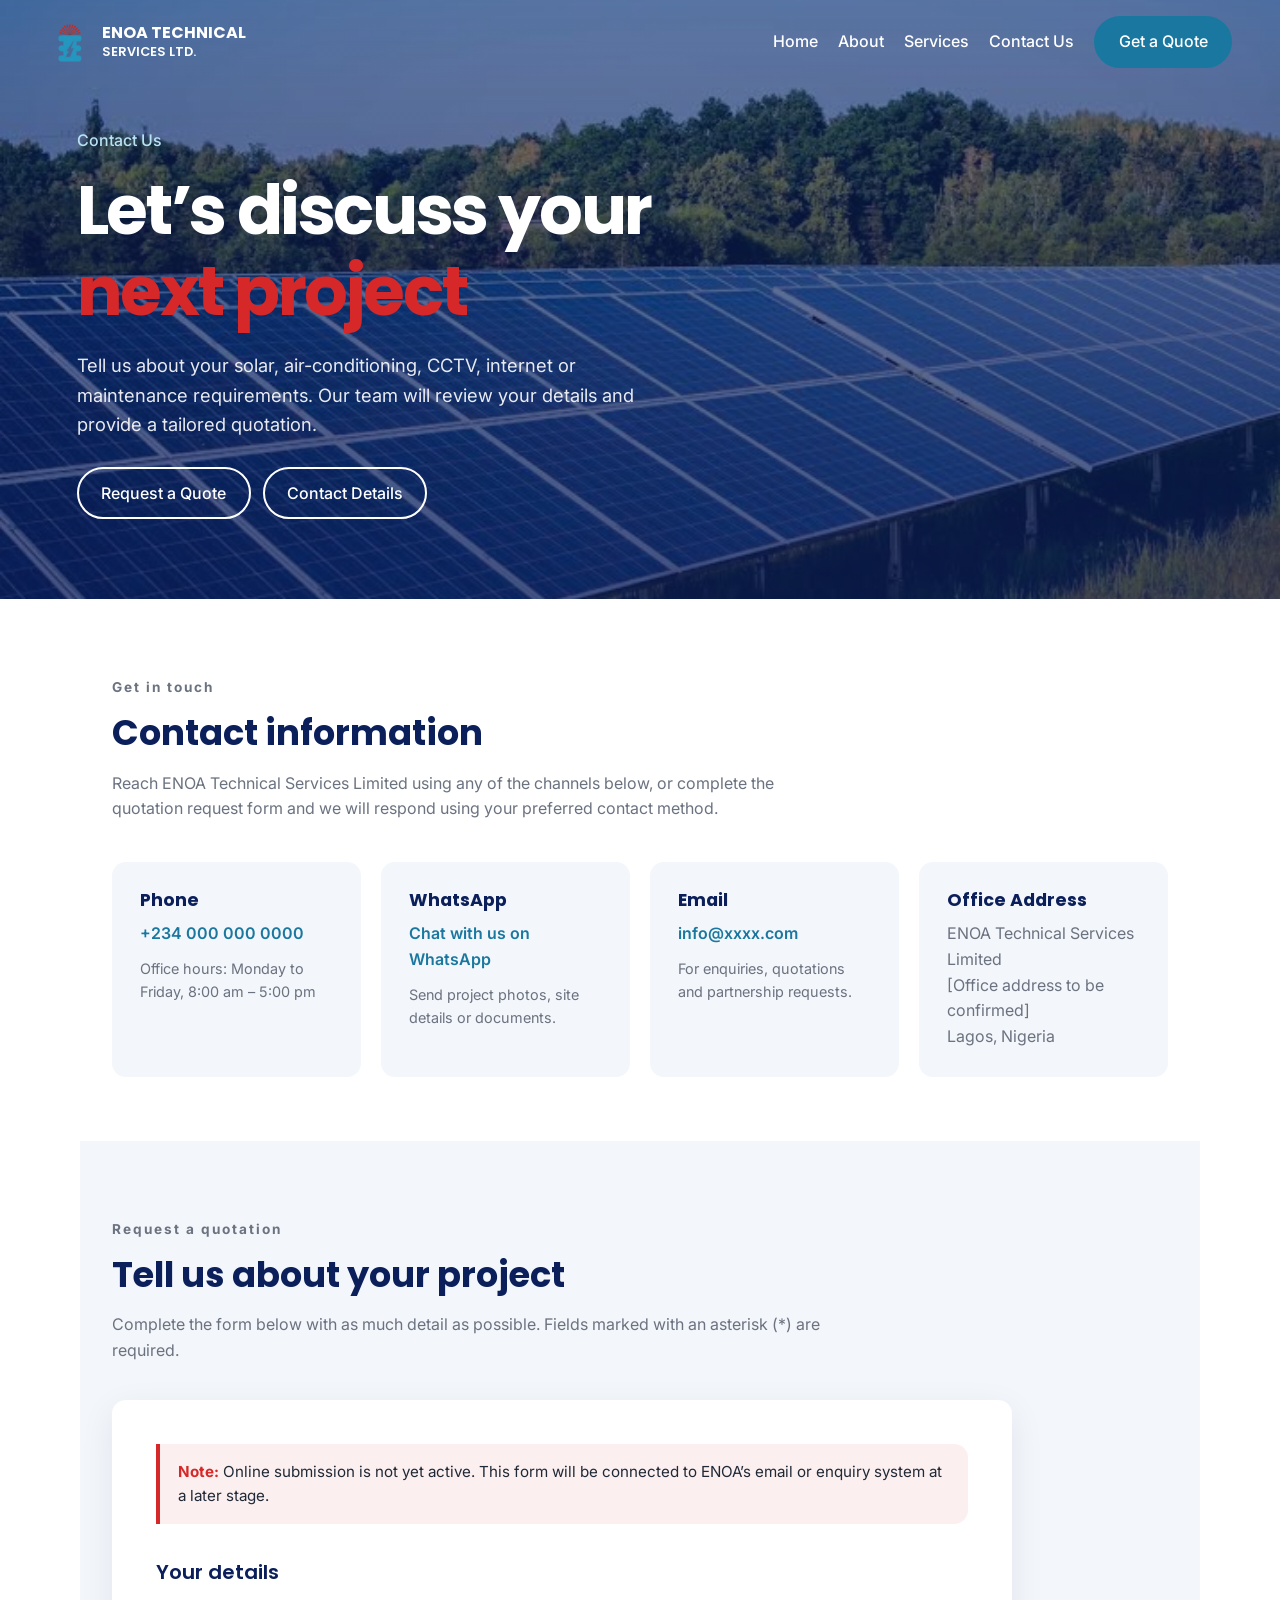
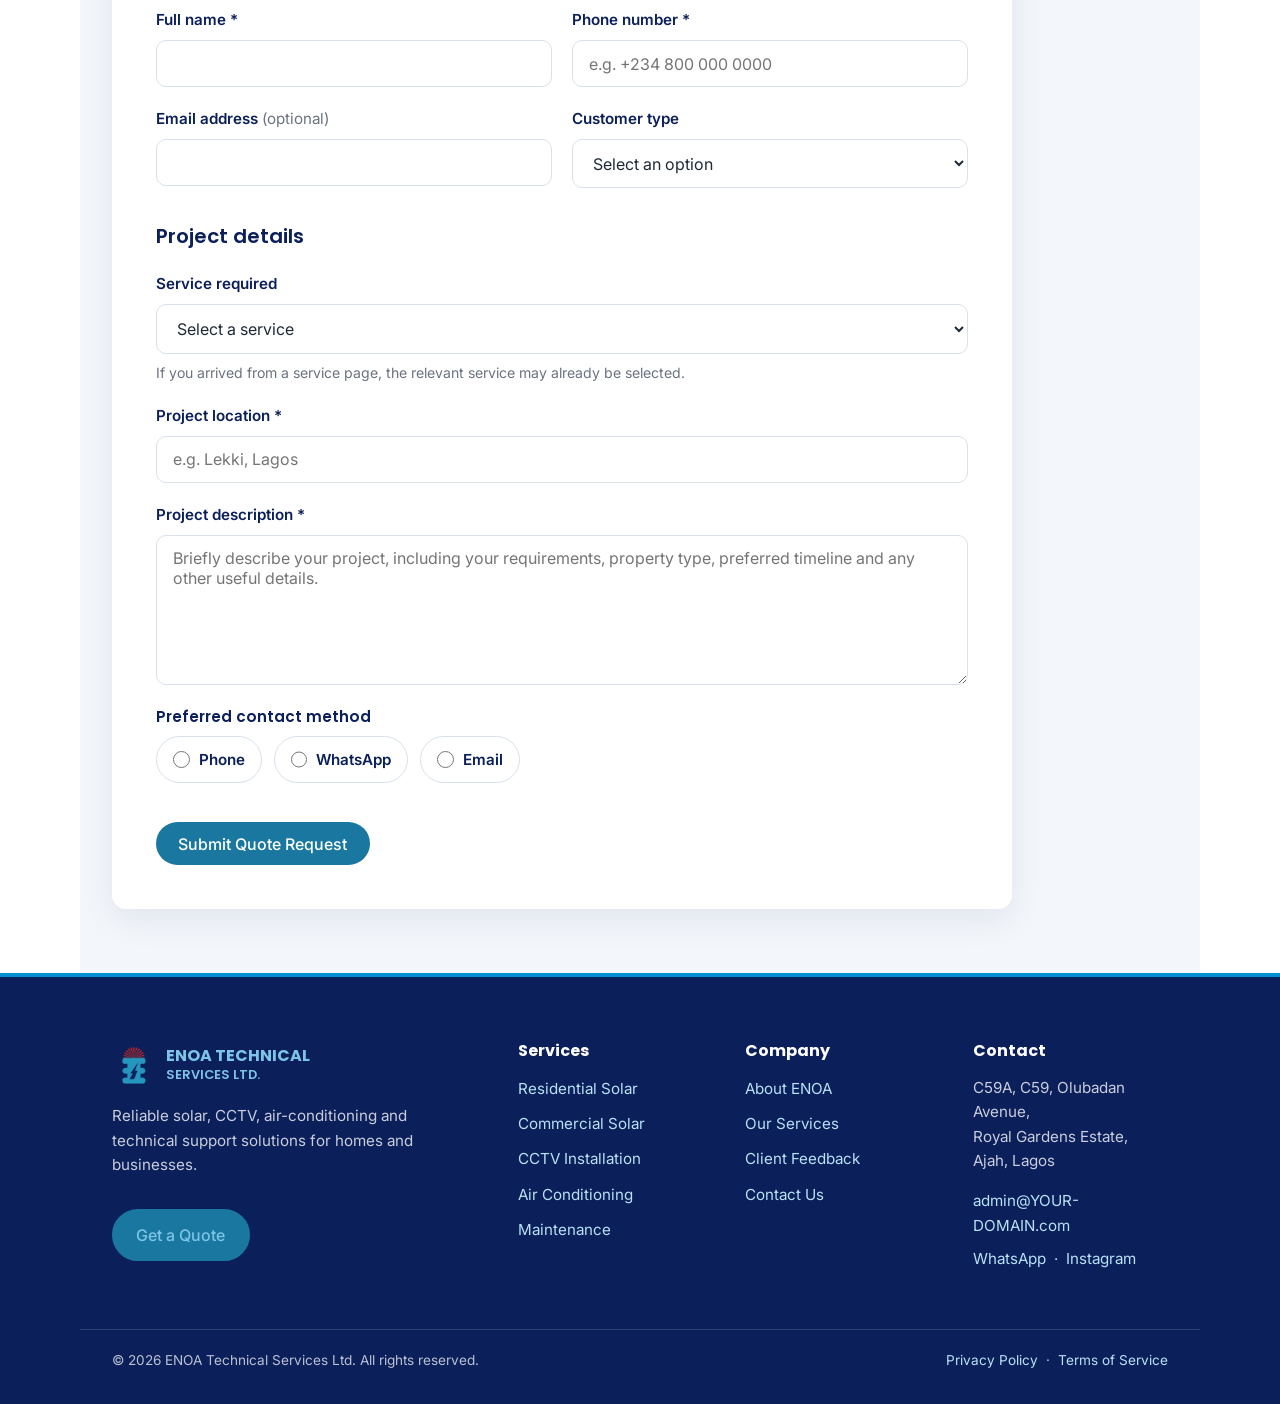
==== contact.html @ 6d415948 "Add files via upload" ====
<!DOCTYPE html>
<html lang="en">
<head>
  <meta charset="UTF-8">
  <meta name="viewport" content="width=device-width, initial-scale=1.0">
  <title>Contact ENOA Technical Services Limited | Request a Quote</title>
  <meta name="description" content="Contact ENOA Technical Services Limited for solar energy, air conditioning, CCTV, internet installation and maintenance services. Request a quotation online.">

  <link rel="preconnect" href="https://fonts.googleapis.com">
  <link rel="preconnect" href="https://fonts.gstatic.com" crossorigin>
  <link href="https://fonts.googleapis.com/css2?family=Inter:wght@400;500;600&family=Poppins:wght@500;600;700&display=swap" rel="stylesheet">

  <link rel="stylesheet" href="styles.css">
  <link rel="stylesheet" href="contact.css">
</head>
<body>

  <header class="site-header">
    <a class="brand" href="index.html">
      <img src="images/enoa-logo.png" alt="ENOA Technical Services logo" width="44" height="44">
      <span>ENOA TECHNICAL<br><small>SERVICES LTD.</small></span>
    </a>

    <!-- Mobile menu button -->
<button class="menu-toggle" aria-label="Open navigation"
        aria-expanded="false" aria-controls="main-nav">
  <span></span>
  <span></span>
  <span></span>
</button>

<!-- Background overlay -->
<div class="nav-overlay"></div>

<!-- Navigation sidebar -->
<nav id="main-nav" class="main-nav" aria-label="Main">

  <button class="menu-close" aria-label="Close navigation">
    &times;
  </button>

  <a href="index.html">Home</a>
  <a href="index.html#about">About</a>
  <a href="services.html">Services</a>
  <a href="contact.html">Contact Us</a>
  <a class="btn" href="contact.html">Get a Quote</a>

</nav>
  </header>

  <main id="main-content">

    <section class="contact-hero" aria-labelledby="contact-heading">
      <div class="contact-hero__overlay" aria-hidden="true"></div>

      <div class="contact-hero__content">
        <p class="kicker">Contact Us</p>
        <h1 id="contact-heading">
          Let’s discuss your <span>next project</span>
        </h1>
        <p>
          Tell us about your solar, air-conditioning, CCTV, internet or maintenance
          requirements. Our team will review your details and provide a tailored quotation.
        </p>

        <div class="hero-actions">
          <a class="btn btn-outline" href="#request-quote">Request a Quote</a>
          <a class="btn btn-outline" href="#contact-details">Contact Details</a>
        </div>
      </div>
    </section>

    <section class="section contact-details" id="contact-details" aria-labelledby="contact-details-heading">
      <div class="contact-details__intro">
        <p class="section-label">Get in touch</p>
        <h2 id="contact-details-heading">Contact information</h2>
        <p>
          Reach ENOA Technical Services Limited using any of the channels below, or complete
          the quotation request form and we will respond using your preferred contact method.
        </p>
      </div>

      <div class="contact-cards">
        <article class="contact-card">
          <h3>Phone</h3>
          <p>
            <a href="tel:+2340000000000">+234 000 000 0000</a>
          </p>
          <p class="contact-card__note">Office hours: Monday to Friday, 8:00 am – 5:00 pm</p>
        </article>

        <article class="contact-card">
          <h3>WhatsApp</h3>
          <p>
            <a href="https://wa.me/2340000000000" target="_blank" rel="noopener noreferrer">
              Chat with us on WhatsApp
            </a>
          </p>
          <p class="contact-card__note">Send project photos, site details or documents.</p>
        </article>

        <article class="contact-card">
          <h3>Email</h3>
          <p>
            <a href="#">info@xxxx.com</a>
          </p>
          <p class="contact-card__note">For enquiries, quotations and partnership requests.</p>
        </article>

        <article class="contact-card">
          <h3>Office Address</h3>
          <address>
            ENOA Technical Services Limited<br>
            [Office address to be confirmed]<br>
            Lagos, Nigeria
          </address>
        </article>
      </div>
    </section>

    <section class="section quote-section" id="request-quote" aria-labelledby="quote-heading">
      <div class="quote-section__intro">
        <p class="section-label">Request a quotation</p>
        <h2 id="quote-heading">Tell us about your project</h2>
        <p>
          Complete the form below with as much detail as possible. Fields marked with an
          asterisk (<span aria-hidden="true">*</span><span class="visually-hidden">required</span>)
          are required.
        </p>
      </div>

      <form class="quote-form" id="quote-form" action="#" method="post" novalidate>
        <p class="form-notice">
          <strong>Note:</strong> Online submission is not yet active. This form will be connected
          to ENOA’s email or enquiry system at a later stage.
        </p>

        <fieldset class="form-fieldset">
          <legend>Your details</legend>

          <div class="form-grid">
            <div class="form-field">
              <label for="full-name">Full name <span aria-hidden="true">*</span></label>
              <input
                type="text"
                id="full-name"
                name="full_name"
                autocomplete="name"
                required
                aria-required="true">
            </div>

            <div class="form-field">
              <label for="phone">Phone number <span aria-hidden="true">*</span></label>
              <input
                type="tel"
                id="phone"
                name="phone"
                autocomplete="tel"
                inputmode="tel"
                placeholder="e.g. +234 800 000 0000"
                required
                aria-required="true">
            </div>

            <div class="form-field">
              <label for="email">Email address <span class="optional">(optional)</span></label>
              <input
                type="email"
                id="email"
                name="email"
                autocomplete="email"
                inputmode="email">
            </div>

            <div class="form-field">
              <label for="customer-type">Customer type</label>
              <select id="customer-type" name="customer_type">
                <option value="">Select an option</option>
                <option value="homeowner-individual">Homeowner / Individual</option>
                <option value="business">Business</option>
                <option value="organisation">Organisation</option>
              </select>
            </div>
          </div>
        </fieldset>

        <fieldset class="form-fieldset">
          <legend>Project details</legend>

          <div class="form-grid">
            <div class="form-field form-field--full">
              <label for="service-required">Service required</label>
              <select id="service-required" name="service_required">
                <option value="">Select a service</option>
                <option value="residential-solar">Residential Solar</option>
                <option value="commercial-solar">Commercial Solar</option>
                <option value="solar-streetlights">Solar Streetlights</option>
                <option value="mounting-structures">Mounting Structures</option>
                <option value="air-conditioning">Air Conditioning</option>
                <option value="cctv">CCTV</option>
                <option value="remote-monitoring-maintenance">Remote Monitoring and Maintenance</option>
                <option value="internet-installation">Internet Installation</option>
                <option value="other-not-sure">Other / Not Sure</option>
              </select>
              <p class="field-hint" id="service-hint">
                If you arrived from a service page, the relevant service may already be selected.
              </p>
            </div>

            <div class="form-field form-field--full">
              <label for="project-location">Project location <span aria-hidden="true">*</span></label>
              <input
                type="text"
                id="project-location"
                name="project_location"
                autocomplete="address-level2"
                placeholder="e.g. Lekki, Lagos"
                required
                aria-required="true">
            </div>

            <div class="form-field form-field--full">
              <label for="project-description">Project description <span aria-hidden="true">*</span></label>
              <textarea
                id="project-description"
                name="project_description"
                rows="6"
                required
                aria-required="true"
                placeholder="Briefly describe your project, including your requirements, property type, preferred timeline and any other useful details."></textarea>
            </div>

            <fieldset class="form-field form-field--full radio-fieldset">
              <legend>Preferred contact method</legend>

              <div class="radio-options">
                <label class="radio-option">
                  <input type="radio" name="preferred_contact_method" value="phone">
                  <span>Phone</span>
                </label>

                <label class="radio-option">
                  <input type="radio" name="preferred_contact_method" value="whatsapp">
                  <span>WhatsApp</span>
                </label>

                <label class="radio-option">
                  <input type="radio" name="preferred_contact_method" value="email">
                  <span>Email</span>
                </label>
              </div>
            </fieldset>
          </div>
        </fieldset>

        <div class="form-actions">
          <button type="submit" class="btn">Submit Quote Request</button>
          <p class="form-status" id="form-status" role="status" aria-live="polite"></p>
        </div>
      </form>
    </section>

  </main>

  <footer class="site-footer">
  <div class="footer-main">

    <div class="footer-brand">
      <a class="brand" href="index.html">
        <img
          src="images/enoa-logo.png"
          alt="ENOA Technical Services logo"
          width="44"
          height="44"
        >
        <span>
          ENOA TECHNICAL<br>
          <small>SERVICES LTD.</small>
        </span>
      </a>

      <p class="footer-tagline">
        Reliable solar, CCTV, air-conditioning and technical
        support solutions for homes and businesses.
      </p>

      <a class="btn footer-cta" href="contact.html">Get a Quote</a>
    </div>

    <nav class="footer-nav" aria-label="Footer">
      <div class="footer-column">
        <h3>Services</h3>
        <ul>
          <li><a href="services.html">Residential Solar</a></li>
          <li><a href="services.html">Commercial Solar</a></li>
          <li><a href="services.html">CCTV Installation</a></li>
          <li><a href="services.html">Air Conditioning</a></li>
          <li><a href="services.html">Maintenance</a></li>
        </ul>
      </div>

      <div class="footer-column">
        <h3>Company</h3>
        <ul>
          <li><a href="index.html#about">About ENOA</a></li>
          <li><a href="services.html">Our Services</a></li>
          <li><a href="index.html#testimonials">Client Feedback</a></li>
          <li><a href="contact.html">Contact Us</a></li>
        </ul>
      </div>

      <div class="footer-column">
        <h3>Contact</h3>
        <address>
          C59A, C59, Olubadan Avenue,<br>
          Royal Gardens Estate,<br>
          Ajah, Lagos
        </address>

        <p>
          <a href="mailto:admin@YOUR-DOMAIN.com">admin@YOUR-DOMAIN.com</a>
        </p>

        <p class="footer-social">
          <a href="https://wa.me/234XXXXXXXXXX">WhatsApp</a>
          <span aria-hidden="true">·</span>
          <a href="https://instagram.com/enoatechnicalservices">Instagram</a>
        </p>
      </div>
    </nav>

  </div>

  <div class="footer-bottom">
    <p>© <span id="year">2026</span> ENOA Technical Services Ltd. All rights reserved.</p>
    <p class="footer-legal">
      <a href="#">Privacy Policy</a>
      <span aria-hidden="true">·</span>
      <a href="#">Terms of Service</a>
    </p>
  </div>
</footer>

  <script src="script.js" defer></script>

</body>
</html>
---- styles.css ----
/* =========================================
   ENOA — Global styles
========================================= */

:root {
  --navy: #0B1F5B;
  --blue: #1A78A0;
  --blue-bright: #008FD3;
  --red: #D62828;
  --text: #1F2937;
  --muted: #6B7280;
  --light: #F3F6FA;
  --light-blue: #C2E3EE;
  --white: #FFFFFF;
  --link-dark: #7CC4E8;
  --link-on-dark: #B9E2F4;
  --border: #D9E0EA;
  --font-heading: 'Poppins', Arial, sans-serif;
  --font-body: 'Inter', Arial, sans-serif;
  --radius: 14px;
  --radius-large: 24px;
  --max: 1120px;
  --max-wide: 1400px;
  --gutter: clamp(1.5rem, 6vw, 5rem);
}


/* =========================================
   Base
========================================= */

*,
*::before,
*::after {
  box-sizing: border-box;
}

html {
  scroll-behavior: smooth;
}

body {
  margin: 0;
  font-family: var(--font-body);
  color: var(--text);
  background: var(--white);
  line-height: 1.6;
}

img {
  max-width: 100%;
  height: auto;
  display: block;
}

a {
  color: var(--blue);
}

h1,
h2,
h3 {
  font-family: var(--font-heading);
  color: var(--navy);
  line-height: 1.2;
  margin: 0 0 .5em;
}

h2 {
  font-size: clamp(1.6rem, 3vw, 2.2rem);
}

:focus-visible {
  outline: 3px solid var(--red);
  outline-offset: 2px;
}


/* =========================================
   Buttons
========================================= */

.btn {
  display: inline-block;
  padding: .7em 1.4em;
  border-radius: 999px;
  background: var(--blue);
  color: var(--white);
  font-weight: 500;
  text-decoration: none;
  border: 2px solid var(--blue);
  transition: background .2s, border-color .2s;
}

.btn:hover {
  background: var(--navy);
  border-color: var(--navy);
}

.btn-outline {
  background: transparent;
  border-color: var(--white);
}


/* =========================================
   Header and navigation
========================================= */

.site-header {
  position: absolute;
  inset: 0 0 auto 0;
  z-index: 10;
  display: flex;
  align-items: center;
  justify-content: space-between;
  flex-wrap: wrap;
  gap: .75rem;
  padding: 1rem clamp(1rem, 4vw, 3rem);
}

.brand {
  display: flex;
  align-items: center;
  gap: .6rem;
  color: var(--white);
  text-decoration: none;
  font-family: var(--font-heading);
  font-weight: 700;
  line-height: 1.1;
}

.brand small {
  font-weight: 600;
  font-size: .8em;
}

.site-header nav {
  display: flex;
  align-items: center;
  flex-wrap: wrap;
  gap: 1.25rem;
}

/* Navigation links: desktop and mobile */
.site-header .main-nav a:not(.btn) {
  color: var(--white);
  text-decoration: none;
  font-weight: 500;
  transition: color .3s ease;
}

.site-header .main-nav a:not(.btn):hover {
  color: var(--blue);
  text-decoration: none;
}

header nav a,
header nav a:hover,
header nav a:focus,
header nav a:active {
  text-decoration: none;
}


/* Mobile navigation */
.menu-toggle,
.menu-close,
.nav-overlay {
  display: none;
}

@media (max-width: 768px) {
  .menu-toggle {
    display: flex;
    flex-direction: column;
    justify-content: center;
    gap: 6px;
    width: 42px;
    height: 42px;
    padding: 8px;
    background: transparent;
    border: none;
    cursor: pointer;
    z-index: 1001;
  }

  .menu-toggle span {
    display: block;
    width: 26px;
    height: 3px;
    background: var(--navy);
    border-radius: 3px;
  }

  .nav-overlay {
    display: block;
    position: fixed;
    inset: 0;
    background: rgba(0, 0, 0, .5);
    z-index: 1000;
    opacity: 0;
    visibility: hidden;
    transition: opacity .3s ease, visibility .3s ease;
  }

  .main-nav {
    position: fixed;
    top: 0;
    right: 0;
    width: min(80%, 320px);
    height: 100dvh;
    padding: 5rem 2rem 2rem;
    background: var(--white);
    display: flex;
    flex-direction: column;
    align-items: flex-start;
    gap: 1.8rem;
    z-index: 1002;
    transform: translateX(100%);
    transition: transform .3s ease;
  }

  .main-nav a {
    color: var(--navy);
    text-decoration: none;
    font-size: 1rem;
  }

  .site-header .main-nav a:not(.btn) {
    color: var(--navy);
  }

  .site-header .main-nav a:not(.btn):hover {
    color: var(--blue);
  }

  .menu-close {
    display: block;
    position: absolute;
    top: 1.2rem;
    right: 1.5rem;
    background: none;
    border: none;
    font-size: 2rem;
    color: var(--navy);
    cursor: pointer;
  }

  .main-nav.active {
    transform: translateX(0);
  }

  .nav-overlay.active {
    opacity: 1;
    visibility: visible;
  }

  .main-nav .btn {
    display: inline-block;
    margin-top: .5rem;
  }

  body.nav-open {
    overflow: hidden;
  }
}


/* =========================================
   Home hero
========================================= */

.hero {
  position: relative;
  min-height: 92vh;
  display: flex;
  align-items: flex-end;
  justify-content: space-between;
  flex-wrap: wrap;
  gap: 2rem;
  padding: 8rem clamp(1rem, 4vw, 3rem) 3rem;
  background:
    linear-gradient(180deg, rgba(11, 31, 91, .55) 0%, rgba(11, 31, 91, .75) 100%),
    url('images/services-hero-img.jfif') center / cover no-repeat;
  color: var(--white);
}

.hero h1 {
  color: var(--white);
  font-size: clamp(2.4rem, 7vw, 4.5rem);
  text-transform: uppercase;
}

.hero h1 span {
  color: var(--red);
}

.hero p {
  max-width: 34ch;
  font-size: 1.15rem;
}

.hero-actions {
  display: flex;
  flex-wrap: wrap;
  gap: .75rem;
  margin-top: 1.5rem;
}

.hero-card {
  display: flex;
  align-items: center;
  gap: 1.25rem;
  padding: 1.25rem 1.5rem;
  max-width: 420px;
  border-radius: var(--radius);
  background: rgba(255, 255, 255, .14);
  backdrop-filter: blur(6px);
}

.hero-card strong {
  font-family: var(--font-heading);
  font-size: 2.4rem;
}


/* =========================================
   Brands
========================================= */

.brands {
  display: flex;
  flex-wrap: wrap;
  align-items: center;
  justify-content: space-around;
  gap: 1.5rem;
  padding: 2rem clamp(1rem, 4vw, 3rem);
}

.brands img {
  height: 42px;
  width: auto;
}


/* =========================================
   Sections
========================================= */

.section {
  max-width: var(--max);
  margin: 0 auto;
  padding: 4rem clamp(1rem, 4vw, 2rem);
}

.about {
  display: grid;
  grid-template-columns: 1fr 1fr;
  gap: 3rem;
  align-items: center;
}

.about-image img {
  border-radius: var(--radius);
  aspect-ratio: 4 / 3;
  object-fit: cover;
  width: 100%;
}

.kicker {
  font-weight: 500;
  color: var(--navy);
}


/* =========================================
   Stats
========================================= */

.stats {
  display: grid;
  grid-template-columns: repeat(3, 1fr);
  align-items: center;
  padding: 3rem clamp(1.5rem, 5vw, 4rem);
  background: var(--white);
  color: var(--navy);
  text-align: left;
}

.stat {
  position: relative;
  padding: 0 clamp(1rem, 3vw, 2.5rem);
}

.stat:not(:first-child)::before {
  content: "";
  position: absolute;
  left: 0;
  top: 50%;
  transform: translateY(-50%);
  height: 5rem;
  width: 3px;
  background: var(--blue-bright);
}

.stat strong {
  display: block;
  font-family: var(--font-heading);
  font-size: clamp(2rem, 4vw, 2.5rem);
  line-height: 1.2;
  margin-bottom: .5rem;
}

.stat span {
  display: block;
  color: var(--link-dark);
  font-size: 1rem;
}


/* =========================================
   Why choose
========================================= */

.why {
  text-align: center;
}

.why h2::after {
  content: "";
  display: block;
  width: 64px;
  height: 4px;
  margin: .6rem auto 0;
  background: var(--red);
}

.cards {
  display: grid;
  grid-template-columns: repeat(auto-fit, minmax(220px, 1fr));
  gap: 1.25rem;
  margin: 2rem 0;
  text-align: left;
}

.cards article {
  padding: 1.5rem;
  background: var(--light);
  border-radius: var(--radius);
}

.cards h3 {
  font-size: 1.1rem;
}

.cards p {
  margin: 0;
  color: var(--muted);
}


/* =========================================
   FAQ
========================================= */

.faq {
  max-width: 780px;
}

.faq details {
  border-bottom: 1px solid var(--border);
  padding: 1rem 0;
}

.faq summary {
  cursor: pointer;
  font-family: var(--font-heading);
  font-weight: 600;
  color: var(--navy);
}

.faq details p {
  margin: .75rem 0 0;
  color: var(--muted);
}


/* =========================================
   Footer
========================================= */

.site-footer {
  display: grid;
  grid-template-columns: repeat(auto-fit, minmax(200px, 1fr));
  gap: 2rem;
  padding: 3rem clamp(1rem, 4vw, 3rem);
  background: var(--navy);
  color: var(--white);
}

.site-footer h3 {
  color: var(--white);
  font-size: 1rem;
}

.site-footer p {
  margin: 0;
}

.site-footer a {
  color: var(--link-dark);
}


/* =========================================
   Services section
========================================= */

.services {
  width: 100%;
  background: var(--white);
}

.services-hero {
  position: relative;
  min-height: 420px;
  display: flex;
  align-items: flex-end;
  padding: 3rem clamp(1.5rem, 6vw, 5rem);
  background:
    linear-gradient(to top, rgba(5, 25, 50, .65), rgba(5, 25, 50, .05)),
    url("images/services-hero-img.jfif");
  background-size: cover;
  background-position: center;
  color: var(--white);
}

.services-hero-content {
  width: 100%;
  display: flex;
  align-items: flex-end;
  justify-content: space-between;
  gap: 2rem;
}

.services-hero h1 {
  max-width: 550px;
  font-family: var(--font-heading);
  font-size: clamp(2rem, 4vw, 3rem);
  font-weight: 600;
  line-height: 1.15;
  margin: 0;
  color: var(--white);
}

.services-hero h2 span {
  display: block;
}

.services-location {
  max-width: 250px;
  font-size: .9rem;
  line-height: 1.5;
  margin: 0;
  order: 2;
}

.services-container {
  max-width: var(--max-wide);
  margin: 0 auto;
  padding: 1rem clamp(1.5rem, 5vw, 4rem) 5rem;
}

.services-heading {
  font-family: var(--font-heading);
  font-size: clamp(1.8rem, 3vw, 2.3rem);
  font-weight: 500;
  color: var(--navy);
  margin: 1.5rem 0;
}

.services-list {
  display: flex;
  flex-direction: column;
  gap: 1.5rem;
}

.service-item {
  display: grid;
  grid-template-columns: 1fr 1fr;
  gap: 1.5rem;
  align-items: start;
}

.service-description {
  display: grid;
  grid-template-columns: .9fr 1.1fr;
  align-items: start;
  gap: 1rem;
  min-height: 160px;
  background: var(--light-blue);
  padding: 1.5rem;
  border-radius: var(--radius-large);
}

.service-image {
  width: 100%;
  height: 160px;
  overflow: hidden;
  border-radius: var(--radius-large);
}

.service-image img {
  display: block;
  width: 100%;
  height: 100%;
  object-fit: cover;
  transition: transform .4s ease;
}

.service-image:hover img {
  transform: scale(1.04);
}


/* =========================================
   Testimonials
========================================= */

.testimonials {
  padding: 5rem clamp(1.5rem, 6vw, 5rem);
  background: var(--light);
  color: var(--navy);
  text-align: center;
}

.testimonial-heading {
  max-width: 650px;
  margin: 0 auto 3rem;
}

.section-label {
  color: var(--blue-bright);
  font-size: .85rem;
  font-weight: 700;
  letter-spacing: 2px;
}

.testimonial-heading h2 {
  font-family: var(--font-heading);
  font-size: clamp(2rem, 4vw, 2.8rem);
  margin: .75rem 0;
}

.testimonial-heading p {
  color: var(--link-dark);
  line-height: 1.6;
}

.testimonial-card {
  max-width: 800px;
  margin: 0 auto;
  padding: clamp(2rem, 5vw, 3.5rem);
  background: var(--white);
  border-radius: 20px;
  box-shadow: 0 8px 30px rgba(0, 0, 0, .05);
}

.sample-label {
  display: inline-block;
  margin-bottom: 1.5rem;
  color: #64748B;
  font-size: .7rem;
  font-weight: 700;
  letter-spacing: 1px;
}

.testimonial-stars {
  color: #F5A623;
  font-size: 1.5rem;
  letter-spacing: 5px;
  margin-bottom: 1.5rem;
}

.testimonial-card blockquote {
  max-width: 650px;
  margin: 0 auto 2rem;
  font-size: clamp(1.05rem, 2vw, 1.3rem);
  line-height: 1.8;
  font-style: italic;
}

.testimonial-author {
  display: flex;
  align-items: center;
  justify-content: center;
  gap: 1rem;
  text-align: left;
}

.author-avatar {
  width: 50px;
  height: 50px;
  display: grid;
  place-items: center;
  border-radius: 50%;
  background: var(--blue-bright);
  color: var(--white);
  font-weight: 700;
}

.author-info h3 {
  margin: 0 0 .25rem;
  font-size: 1rem;
}

.author-info p {
  margin: 0;
  color: var(--link-dark);
  font-size: .85rem;
}


/* =========================================
   Services and projects page
========================================= */

.services-page-hero {
  padding: 7rem clamp(2rem, 8vw, 7rem) 6rem;
  position: relative;
  isolation: isolate;
  display: flex;
  align-items: flex-end;
  min-height: clamp(430px, 65vh, 650px);
  overflow: hidden;
  background:
    url("images/services-hero-img.jfif") center / cover no-repeat,
    var(--navy);
  color: var(--white);
}

.services-page-hero__overlay {
  position: absolute;
  z-index: -1;
  inset: 0;
  background: linear-gradient(90deg, rgba(11, 31, 91, .92), rgba(11, 31, 91, .72) 48%, rgba(11, 31, 91, .2));
}

.services-page-hero__content {
  width: min(100%, 760px);
}

.services-page-hero .kicker {
  color: var(--link-on-dark);
}

.services-page-hero h1 {
  max-width: 720px;
  margin-bottom: 1rem;
  color: var(--white);
  font-size: clamp(2.5rem, 6vw, 4.5rem);
  letter-spacing: -.035em;
}

.services-page-hero h1 span {
  color: var(--red);
}

.services-page-hero__content > p:not(.kicker) {
  max-width: 600px;
  color: rgba(255, 255, 255, .9);
  font-size: clamp(1rem, 2vw, 1.15rem);
}

.services-intro {
  display: grid;
  grid-template-columns: minmax(0, 1.5fr) minmax(230px, .7fr);
  align-items: center;
  gap: 3rem;
}

.services-intro__text {
  max-width: 720px;
}

.services-intro__text h2 {
  max-width: 620px;
  font-size: clamp(1.8rem, 3.5vw, 2.7rem);
}

.services-intro__text p {
  color: var(--muted);
}

.services-intro__note {
  display: flex;
  align-items: flex-start;
  gap: 1rem;
  padding: 1.4rem;
  border-left: 4px solid var(--red);
  border-radius: 0 var(--radius) var(--radius) 0;
  background: var(--light);
}

.services-intro__note p {
  margin: 0;
  color: var(--muted);
  font-size: .93rem;
}

.services-intro__note strong {
  color: var(--navy);
}

.services-intro__note-mark {
  color: var(--blue-bright);
  font-size: 1.5rem;
  line-height: 1;
}

.service-directory {
  position: sticky;
  top: 0;
  z-index: 20;
  padding: .85rem var(--gutter);
  border-block: 1px solid var(--border);
  background: rgba(255, 255, 255, .96);
  backdrop-filter: blur(12px);
}

.service-directory__inner {
  display: flex;
  width: min(100%, var(--max));
  margin: auto;
  gap: .6rem;
  overflow-x: auto;
  scrollbar-width: thin;
}

.service-directory a {
  flex: 0 0 auto;
  padding: .55rem .9rem;
  border: 1px solid var(--border);
  border-radius: 999px;
  background: var(--white);
  color: var(--navy);
  font-size: .85rem;
  font-weight: 600;
  text-decoration: none;
  white-space: nowrap;
  transition: background .2s, color .2s;
}

.service-directory a:hover {
  border-color: var(--blue);
  background: var(--light);
}

.service-category {
  padding-top: 4.5rem;
}

.category-heading {
  display: flex;
  align-items: flex-end;
  justify-content: space-between;
  gap: 2rem;
  margin-bottom: 2.5rem;
}

.category-heading h2 {
  margin: 0;
  font-size: clamp(2rem, 4vw, 2.8rem);
}

.category-heading > p {
  max-width: 390px;
  margin: 0;
  color: var(--muted);
}

.service-block {
  display: grid;
  grid-template-columns: minmax(0, 1.05fr) minmax(0, .95fr);
  align-items: center;
  gap: clamp(2rem, 5vw, 4rem);
  padding-block: 2.5rem;
  scroll-margin-top: 5rem;
}

.service-block--reverse .service-block__visual {
  order: 2;
}

.service-block--reverse .service-block__content {
  order: 1;
}

.service-block__visual {
  position: relative;
  min-height: 300px;
  overflow: hidden;
  border-radius: var(--radius-large);
  background: var(--light);
}

.service-block__visual img {
  width: 100%;
  height: 100%;
  min-height: 300px;
  object-fit: cover;
  transition: transform .45s;
}

.service-block__visual:hover img {
  transform: scale(1.035);
}

.service-block__number {
  position: absolute;
  top: 1rem;
  left: 1rem;
  display: grid;
  width: 46px;
  height: 46px;
  place-items: center;
  border: 1px solid rgba(255, 255, 255, .55);
  border-radius: 50%;
  background: rgba(11, 31, 91, .85);
  color: var(--white);
  font-family: var(--font-heading);
  font-weight: 600;
}

.service-block__content {
  max-width: 520px;
}

.service-tag {
  display: inline-block;
  margin-bottom: .75rem;
  color: var(--blue);
  font-size: .78rem;
  font-weight: 700;
  letter-spacing: .12em;
  text-transform: uppercase;
}

.service-block__content h3 {
  margin-bottom: .85rem;
  font-size: clamp(1.6rem, 3vw, 2.15rem);
}

.service-block__content p {
  margin-bottom: 1.25rem;
  color: var(--muted);
}

.text-link {
  display: inline-flex;
  align-items: center;
  gap: .5rem;
  color: var(--blue);
  font-weight: 700;
  text-decoration: none;
}

.text-link span {
  transition: transform .2s;
}

.text-link:hover {
  color: var(--navy);
}

.text-link:hover span {
  transform: translateX(4px);
}

.project-group {
  margin: 0 0 2.5rem;
  padding: 1.5rem;
  border-radius: var(--radius-large);
  background: var(--light);
}

.project-group__heading {
  display: flex;
  align-items: baseline;
  justify-content: space-between;
  gap: 1rem;
  margin-bottom: 1.25rem;
}

.project-group__heading h4 {
  margin: 0;
  font-size: 1.1rem;
}

.project-group__heading > span {
  color: var(--muted);
  font-size: .8rem;
}

.project-grid {
  display: grid;
  grid-template-columns: repeat(2, minmax(0, 1fr));
  gap: 1.1rem;
}

.project-card {
  min-width: 0;
  overflow: hidden;
  border: 1px solid var(--border);
  border-radius: var(--radius);
  background: var(--white);
  transition: transform .25s, box-shadow .25s;
}

.project-card:hover {
  transform: translateY(-4px);
  box-shadow: 0 18px 42px rgba(11, 31, 91, .15);
}

.project-card > img {
  width: 100%;
  aspect-ratio: 16 / 9;
  object-fit: cover;
  background: #DCE4EC;
}

.project-card__body {
  padding: 1rem 1.1rem 1.2rem;
}

.project-card__type {
  display: inline-block;
  margin-bottom: .45rem;
  color: var(--blue);
  font-size: .72rem;
  font-weight: 700;
  letter-spacing: .08em;
  text-transform: uppercase;
}

.project-card__body h5 {
  margin: 0 0 .4rem;
  font-size: 1rem;
}

.project-card__body p {
  margin: 0;
  color: var(--muted);
  font-size: .85rem;
}


/* Dark secondary-services section */

.other-services {
  padding-block: 1rem 4rem;
  background: var(--navy);
}

.other-services .section {
  padding-block: 4.5rem;
}

.category-heading--light h2 {
  color: var(--white);
}

.category-heading--light > p {
  color: rgba(255, 255, 255, .72);
}

.category-heading--light .section-label {
  color: var(--link-on-dark);
}

.service-block--light .service-block__content h3 {
  color: var(--white);
}

.service-block--light .service-block__content p {
  color: rgba(255, 255, 255, .72);
}

.service-block--light .service-tag,
.service-block--light .text-link {
  color: var(--link-on-dark);
}

.service-block--light .text-link:hover {
  color: var(--white);
}

.project-group--dark {
  background: rgba(255, 255, 255, .08);
}

.project-group--dark .project-group__heading h4 {
  color: var(--white);
}

.project-group--dark .project-group__heading > span {
  color: rgba(255, 255, 255, .65);
}

.services-cta {
  padding: 5rem var(--gutter);
  background:
    linear-gradient(100deg, rgba(11, 31, 91, .96), rgba(11, 31, 91, .82)),
    url("images/hero-background-img.jpeg") center / cover no-repeat;
  color: var(--white);
  text-align: center;
}

.services-cta__content {
  width: min(100%, 700px);
  margin: auto;
}

.services-cta .section-label {
  color: var(--link-on-dark);
}

.services-cta h2 {
  color: var(--white);
  font-size: clamp(2rem, 4vw, 3rem);
}

.services-cta p {
  color: rgba(255, 255, 255, .82);
}

.services-cta .hero-actions {
  justify-content: center;
}


/* =========================================
   Contact / request-a-quote page
========================================= */

.contact-hero {
  position: relative;
  isolation: isolate;
  display: flex;
  align-items: flex-end;
  min-height: clamp(430px, 62vh, 620px);
  padding: 7rem clamp(1.5rem, 6vw, 5rem) 5rem;
  overflow: hidden;
  background:
    linear-gradient(180deg, rgba(11, 31, 91, .55) 0%, rgba(11, 31, 91, .75) 100%),
    url('images/services-hero-img.jfif') center / cover no-repeat;  color: var(--white);
}

.contact-hero__overlay {
  position: absolute;
  inset: 0;
  z-index: -1;
  
}

.contact-hero__content {
  width: min(100%, 760px);
}

.contact-hero .kicker {
  color: var(--link-on-dark);
}

.contact-hero h1 {
  max-width: 720px;
  margin-bottom: 1rem;
  color: var(--white);
  font-size: clamp(2.4rem, 6vw, 4.25rem);
  letter-spacing: -.035em;
}

.contact-hero h1 span {
  color: var(--red);
}

.contact-hero p:not(.kicker) {
  max-width: 610px;
  color: rgba(255, 255, 255, .9);
  font-size: clamp(1rem, 2vw, 1.15rem);
}

.contact-hero .hero-actions {
  margin-top: 1.75rem;
}

.contact-details {
  background: var(--white);
}

.contact-details__intro {
  max-width: 720px;
  margin-bottom: 2.5rem;
}

.contact-details__intro h2 {
  margin: .5rem 0 .75rem;
}

.contact-details__intro p {
  color: var(--muted);
}

.contact-cards {
  display: grid;
  grid-template-columns: repeat(auto-fit, minmax(240px, 1fr));
  gap: 1.25rem;
}

.contact-card {
  padding: 1.75rem;
  border-radius: var(--radius);
  background: var(--light);
}

.contact-card h3 {
  font-size: 1.1rem;
  margin-bottom: .65rem;
}

.contact-card p {
  margin: 0;
  color: var(--muted);
}

.contact-card a {
  font-weight: 600;
  text-decoration: none;
}

.contact-card a:hover {
  text-decoration: underline;
}

.contact-card address {
  font-style: normal;
  color: var(--muted);
}

.contact-card p.contact-card__note {
  margin-top: .65rem;
  font-size: .9rem;
}

.quote-section {
  background: var(--light);
}

.quote-section__intro {
  max-width: 720px;
  margin-bottom: 2.25rem;
}

.quote-section__intro h2 {
  margin: .5rem 0 .75rem;
}

.quote-section__intro p {
  color: var(--muted);
}

.quote-form {
  max-width: 900px;
  padding: clamp(1.5rem, 4vw, 2.75rem);
  border-radius: var(--radius);
  background: var(--white);
  box-shadow: 0 10px 34px rgba(11, 31, 91, .08);
}

.form-notice {
  margin: 0 0 2rem;
  padding: 1rem 1.15rem;
  border-left: 4px solid var(--red);
  border-radius: 0 var(--radius) var(--radius) 0;
  background: rgba(214, 40, 40, .07);
  color: var(--text);
  font-size: .95rem;
}

.form-notice strong {
  color: var(--red);
}

.form-fieldset {
  margin: 0 0 2rem;
  padding: 0;
  border: 0;
}

.form-fieldset legend {
  margin-bottom: 1.25rem;
  padding: 0;
  color: var(--navy);
  font-family: var(--font-heading);
  font-size: 1.25rem;
  font-weight: 600;
}

.form-grid {
  display: grid;
  grid-template-columns: repeat(2, minmax(0, 1fr));
  gap: 1.25rem;
}

.form-field {
  display: flex;
  flex-direction: column;
  min-width: 0;
}

.form-field--full {
  grid-column: 1 / -1;
}

.form-field label,
.radio-fieldset legend {
  margin-bottom: .45rem;
  color: var(--navy);
  font-weight: 600;
  font-size: .95rem;
}

.optional {
  color: var(--muted);
  font-weight: 400;
}

.quote-form input[type="text"],
.quote-form input[type="tel"],
.quote-form input[type="email"],
.quote-form select,
.quote-form textarea {
  width: 100%;
  padding: .8rem 1rem;
  border: 1px solid var(--border);
  border-radius: 10px;
  background: var(--white);
  color: var(--text);
  font-family: var(--font-body);
  font-size: 1rem;
  transition: border-color .2s, box-shadow .2s;
}

.quote-form textarea {
  resize: vertical;
  min-height: 150px;
}

.quote-form input:focus,
.quote-form select:focus,
.quote-form textarea:focus {
  border-color: var(--blue);
  box-shadow: 0 0 0 3px rgba(26, 120, 160, .15);
  outline: none;
}

.quote-form input:user-invalid,
.quote-form textarea:user-invalid,
.quote-form select:user-invalid {
  border-color: var(--red);
}

.field-hint {
  margin: .5rem 0 0;
  color: var(--muted);
  font-size: .88rem;
}

.radio-fieldset {
  border: 0;
  padding: 0;
  margin: 0;
}

.radio-options {
  display: flex;
  flex-wrap: wrap;
  gap: .75rem;
}

.radio-option {
  display: inline-flex;
  align-items: center;
  gap: .55rem;
  padding: .65rem 1rem;
  border: 1px solid var(--border);
  border-radius: 999px;
  background: var(--white);
  color: var(--text);
  font-weight: 500;
  cursor: pointer;
  transition: border-color .2s, background .2s;
}

.radio-option:hover {
  border-color: var(--blue);
  background: var(--light);
}

.radio-option input[type="radio"] {
  width: 1.05rem;
  height: 1.05rem;
  accent-color: var(--blue);
  margin: 0;
}

.radio-option:has(input[type="radio"]:checked) {
  border-color: var(--blue);
  background: rgba(26, 120, 160, .08);
  color: var(--navy);
}

.form-actions {
  display: flex;
  align-items: center;
  flex-wrap: wrap;
  gap: 1rem;
  margin-top: .5rem;
}

.form-actions .btn {
  border: 0;
  cursor: pointer;
  font-family: var(--font-body);
  font-size: 1rem;
}

.form-status {
  margin: 0;
  color: var(--muted);
  font-size: .95rem;
}

.visually-hidden {
  position: absolute;
  width: 1px;
  height: 1px;
  padding: 0;
  margin: -1px;
  overflow: hidden;
  clip: rect(0, 0, 0, 0);
  white-space: nowrap;
  border: 0;
}


/* =========================================
   Responsive: home layout
========================================= */

@media (max-width: 720px) {
  .about {
    grid-template-columns: 1fr;
    gap: 1.5rem;
  }

  .hero {
    min-height: 100vh;
    padding-top: 9rem;
  }

  .site-header nav {
    gap: .75rem;
    font-size: .95rem;
  }
}

@media (max-width: 600px) {
  .stats {
    grid-template-columns: 1fr;
    gap: 1.5rem;
    padding: 2rem 1.5rem;
  }

  .stat {
    padding: 0;
  }

  .stat:not(:first-child)::before {
    display: none;
  }

  .stat:not(:first-child) {
    border-top: 2px solid var(--blue-bright);
    padding-top: 1.5rem;
  }
}


/* =========================================
   Responsive: services
========================================= */

@media (max-width: 800px) {
  .services-intro {
    grid-template-columns: 1fr;
    gap: 1.5rem;
  }

  .services-intro__note {
    max-width: 520px;
  }

  .category-heading {
    align-items: flex-start;
    flex-direction: column;
    gap: .75rem;
  }

  .service-block,
  .service-block--reverse {
    grid-template-columns: 1fr;
    gap: 1.25rem;
  }

  .service-block--reverse .service-block__visual,
  .service-block--reverse .service-block__content {
    order: initial;
  }

  .service-block__visual,
  .service-block__visual img {
    min-height: 250px;
  }

  .service-block__content {
    max-width: 680px;
  }
}

@media (max-width: 768px) {
  .services-hero {
    min-height: 350px;
    padding: 2rem 1.5rem;
  }

  .services-hero-content {
    flex-direction: column;
    align-items: flex-start;
    gap: 1.5rem;
  }

  .services-location {
    order: 0;
    max-width: 280px;
  }

  .services-hero h2 {
    font-size: clamp(2rem, 7vw, 2.7rem);
  }

  .services-container {
    padding: 2rem 1.25rem 3rem;
  }

  .services-list {
    gap: 1.25rem;
  }

  .service-item {
    grid-template-columns: 1fr;
    gap: .75rem;
  }

  .service-description {
    grid-template-columns: 1fr 1.5fr;
    padding: 1.25rem;
    border-radius: 18px;
  }

  .service-image {
    min-height: 180px;
    border-radius: 18px;
  }

  .service-image img {
    min-height: 180px;
  }
}

@media (max-width: 560px) {
  .services-page-hero {
    min-height: 520px;
    padding-top: 6rem;
    padding-bottom: 3rem;
    background-position: 60% center;
  }

  .services-page-hero__overlay {
    background: linear-gradient(0deg, rgba(11, 31, 91, .95), rgba(11, 31, 91, .55));
  }

  .services-page-hero .hero-actions,
  .services-cta .hero-actions {
    align-items: stretch;
    flex-direction: column;
  }

  .services-page-hero .hero-actions .btn,
  .services-cta .hero-actions .btn {
    width: 100%;
  }

  .service-category {
    padding-top: 3rem;
  }

  .service-block {
    padding-block: 1.75rem;
  }

  .service-block__visual,
  .service-block__visual img {
    min-height: 220px;
  }

  .project-group {
    padding: 1rem;
  }

  .project-grid {
    grid-template-columns: 1fr;
  }

  .project-group__heading {
    align-items: flex-start;
    flex-direction: column;
    gap: .25rem;
  }

  .other-services .section {
    padding-block: 3rem;
  }

  .services-cta {
    padding-block: 3.5rem;
  }
}

@media (max-width: 480px) {
  .service-description {
    grid-template-columns: 1fr;
    gap: .5rem;
  }

  .service-description h3 {
    font-size: 1rem;
  }

  .service-description p {
    font-size: .875rem;
  }
}


/* =========================================
   Responsive: contact page
========================================= */

@media (max-width: 800px) {
  .contact-hero {
    min-height: 500px;
    padding-top: 6rem;
    padding-bottom: 3.5rem;
  }

  .contact-hero .hero-actions {
    flex-direction: column;
    align-items: stretch;
  }

  .contact-hero .hero-actions .btn {
    width: 100%;
    text-align: center;
  }

  .form-grid {
    grid-template-columns: 1fr;
  }
}

@media (max-width: 480px) {
  .quote-form {
    padding: 1.25rem;
  }

  .radio-options {
    flex-direction: column;
    align-items: stretch;
  }

  .radio-option {
    justify-content: flex-start;
  }
}


/* =========================================
   Reduced motion
========================================= */

@media (prefers-reduced-motion: reduce) {
  html {
    scroll-behavior: auto;
  }

  .btn,
  .service-image img,
  .service-block__visual img,
  .project-card,
  .text-link span,
  .quote-form input,
  .quote-form select,
  .quote-form textarea,
  .radio-option {
    transition: none;
  }
}

/* =========================================
   Testimonial carousel
========================================= */

.testimonial-carousel {
  max-width: 1120px;
  margin: 0 auto;
}

.testimonial-track {
  display: grid;
  grid-auto-flow: column;
  grid-auto-columns: min(100%, 800px);
  gap: 1.5rem;
  margin: 0;
  padding: 0 0 1rem;
  list-style: none;
  overflow-x: auto;
  scroll-snap-type: x mandatory;
  scrollbar-width: thin;
}

.testimonial-track li {
  margin: 0;
}

.testimonial-card {
  scroll-snap-align: center;
  height: 100%;
}

.testimonial-controls {
  display: flex;
  justify-content: center;
  gap: .75rem;
  margin-top: 1.5rem;
}

.carousel-button {
  width: 44px;
  height: 44px;
  display: grid;
  place-items: center;
  border: 1px solid rgba(11, 31, 91, .2);
  border-radius: 50%;
  background: var(--white);
  color: var(--navy);
  font-size: 1.1rem;
  cursor: pointer;
  transition: background .2s, color .2s, border-color .2s;
}

.carousel-button:hover {
  background: var(--navy);
  border-color: var(--navy);
  color: var(--white);
}

@media (min-width: 900px) {
  .testimonial-track {
    grid-auto-columns: min(48%, 800px);
  }
}


/* =========================================
   Footer
========================================= */

.site-footer {
  display: block;
  padding: 0;
  background: var(--navy);
  color: var(--white);
  border-top: 4px solid var(--blue-bright);
}

.footer-main {
  display: grid;
  grid-template-columns: minmax(260px, 1.1fr) minmax(0, 2fr);
  gap: 3rem;
  max-width: var(--max);
  margin: 0 auto;
  padding: 4rem clamp(1rem, 4vw, 2rem) 3rem;
}

.footer-brand {
  max-width: 340px;
}

.footer-brand .brand {
  margin-bottom: 1rem;
}

.footer-tagline {
  margin: 0 0 1.5rem;
  color: rgba(255, 255, 255, .78);
  font-size: .95rem;
  line-height: 1.6;
}

.footer-cta {
  margin-top: 2rem;
}

.footer-nav {
  display: grid;
  grid-template-columns: repeat(auto-fit, minmax(180px, 1fr));
  gap: 2rem;
}

.footer-column h3 {
  margin-bottom: 1rem;
  color: var(--white);
  font-size: 1rem;
}

.footer-column ul {
  margin: 0;
  padding: 0;
  list-style: none;
  display: grid;
  gap: .6rem;
}

.footer-column a {
  color: var(--link-on-dark);
  text-decoration: none;
  font-size: .95rem;
  transition: color .2s;
}

.footer-column a:hover {
  color: var(--white);
  text-decoration: none;
}

.footer-column address {
  font-style: normal;
  margin-bottom: 1rem;
  color: rgba(255, 255, 255, .78);
  font-size: .95rem;
  line-height: 1.6;
}

.footer-column p {
  margin: 0 0 .6rem;
  color: rgba(255, 255, 255, .78);
  font-size: .95rem;
}

.footer-social {
  display: flex;
  align-items: center;
  gap: .5rem;
}

.footer-bottom {
  display: flex;
  align-items: center;
  justify-content: space-between;
  flex-wrap: wrap;
  gap: .75rem;
  max-width: var(--max);
  margin: 0 auto;
  padding: 1.25rem clamp(1rem, 4vw, 2rem) 2rem;
  border-top: 1px solid rgba(255, 255, 255, .14);
  color: rgba(255, 255, 255, .72);
  font-size: .85rem;
}

.footer-bottom p {
  margin: 0;
}

.footer-legal {
  display: flex;
  align-items: center;
  gap: .5rem;
}

.footer-legal a {
  color: var(--link-on-dark);
  text-decoration: none;
}

.footer-legal a:hover {
  color: var(--white);
  text-decoration: underline;
}

@media (max-width: 900px) {
  .footer-main {
    grid-template-columns: 1fr;
    gap: 2.5rem;
  }
}

@media (max-width: 600px) {
  .footer-bottom {
    flex-direction: column;
    align-items: flex-start;
  }
}
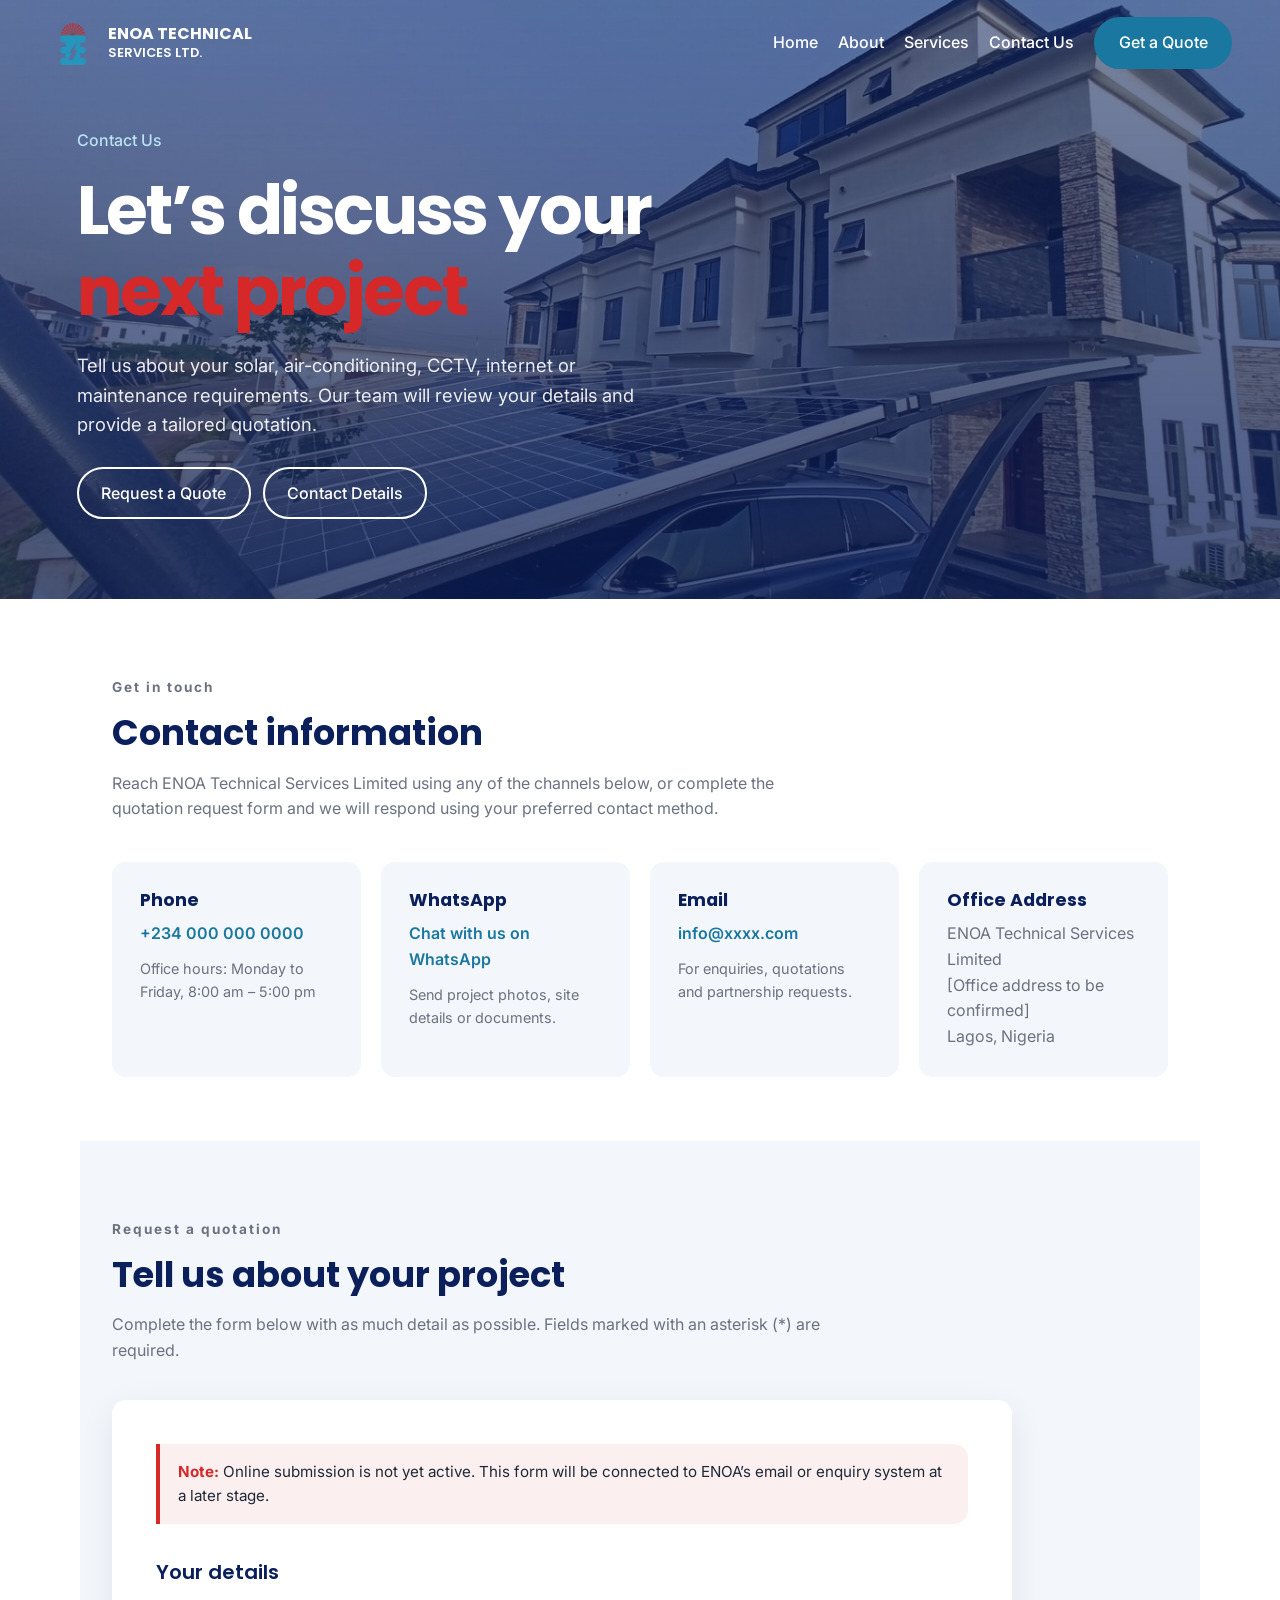
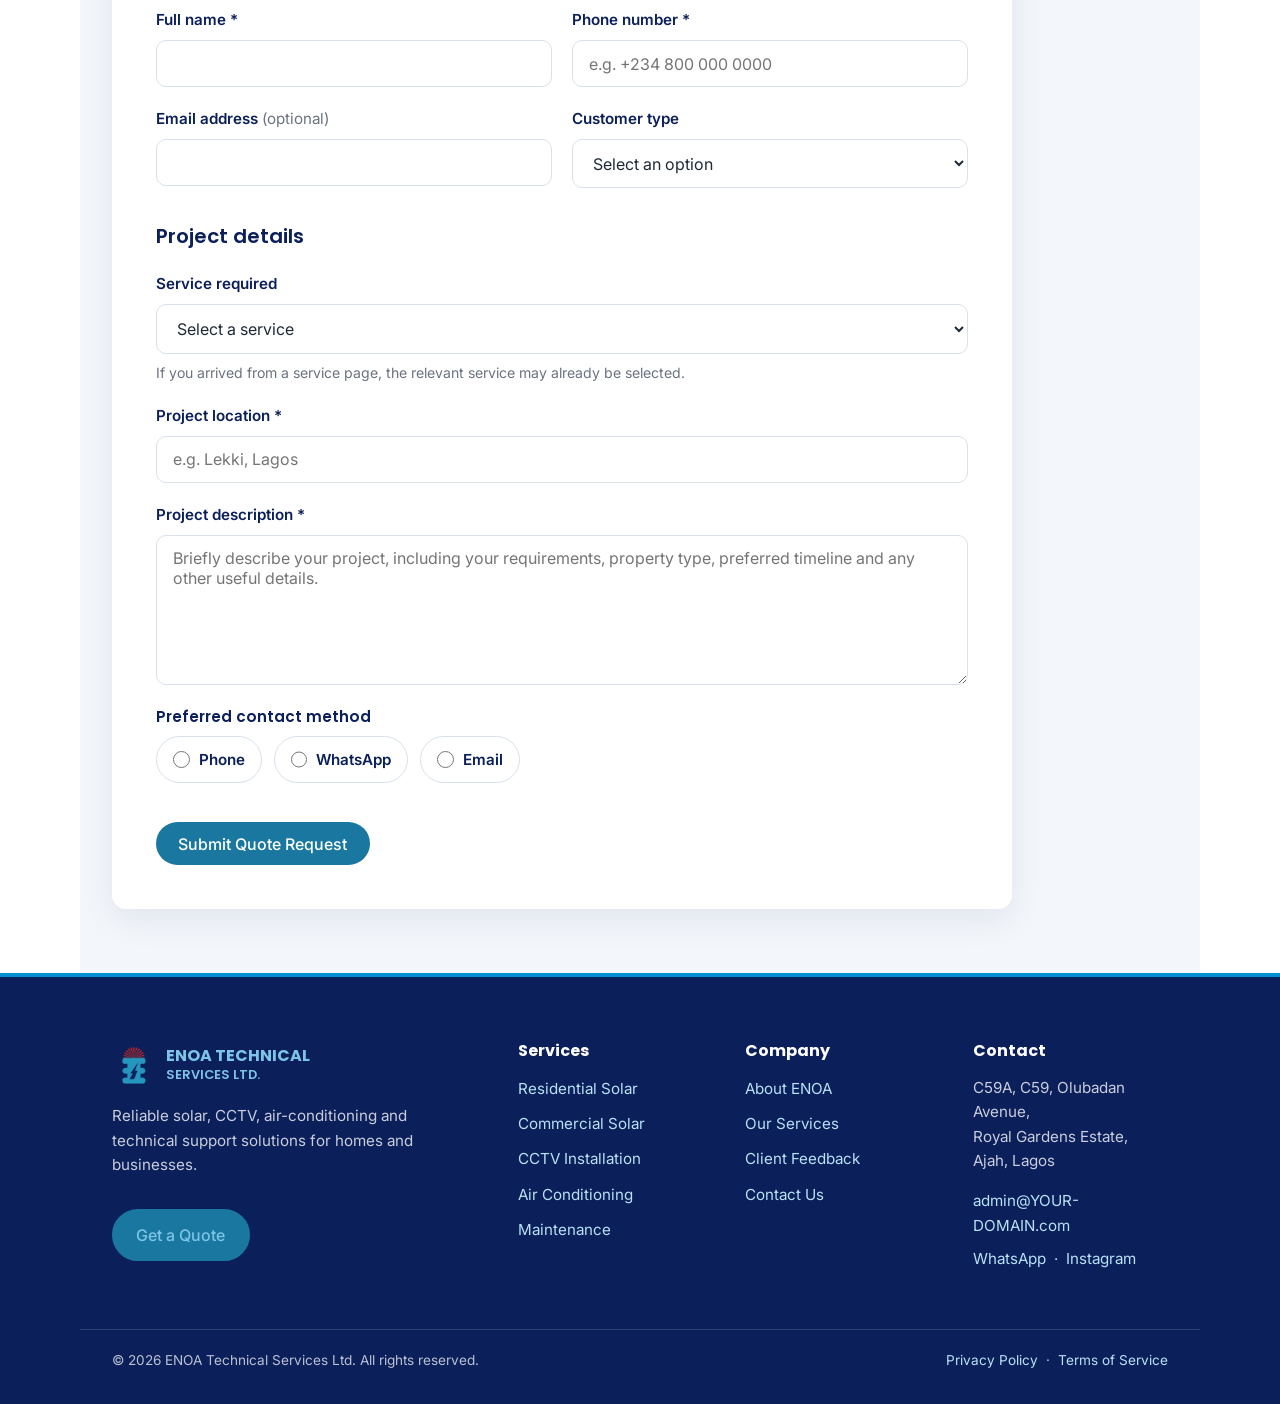
==== commit bc334e64: "Add files via upload" ====
--- a/contact.html
+++ b/contact.html
@@ -17,7 +17,7 @@
 
   <header class="site-header">
     <a class="brand" href="index.html">
-      <img src="images/enoa-logo.png" alt="ENOA Technical Services logo" width="44" height="44">
+      <img src="images/enoa-logo.png" alt="ENOA Technical Services logo" width="50" height="50">
       <span>ENOA TECHNICAL<br><small>SERVICES LTD.</small></span>
     </a>
 
--- a/styles.css
+++ b/styles.css
@@ -282,7 +282,7 @@
   padding: 8rem clamp(1rem, 4vw, 3rem) 3rem;
   background:
     linear-gradient(180deg, rgba(11, 31, 91, .55) 0%, rgba(11, 31, 91, .75) 100%),
-    url('images/services-hero-img.jfif') center / cover no-repeat;
+    url('images/Hero-background-img.jpg') center / cover no-repeat;
   color: var(--white);
 }
 
@@ -530,7 +530,7 @@
   padding: 3rem clamp(1.5rem, 6vw, 5rem);
   background:
     linear-gradient(to top, rgba(5, 25, 50, .65), rgba(5, 25, 50, .05)),
-    url("images/services-hero-img.jfif");
+    url("images/Services-header-img.jpg");
   background-size: cover;
   background-position: center;
   color: var(--white);
@@ -735,7 +735,7 @@
   min-height: clamp(430px, 65vh, 650px);
   overflow: hidden;
   background:
-    url("images/services-hero-img.jfif") center / cover no-repeat,
+    url("images/Hero-background-img.jpg") center / cover no-repeat,
     var(--navy);
   color: var(--white);
 }
@@ -1112,7 +1112,7 @@
   padding: 5rem var(--gutter);
   background:
     linear-gradient(100deg, rgba(11, 31, 91, .96), rgba(11, 31, 91, .82)),
-    url("images/hero-background-img.jpeg") center / cover no-repeat;
+    url("images/Services-header-img.jpg") center / cover no-repeat;
   color: var(--white);
   text-align: center;
 }
@@ -1154,7 +1154,7 @@
   overflow: hidden;
   background:
     linear-gradient(180deg, rgba(11, 31, 91, .55) 0%, rgba(11, 31, 91, .75) 100%),
-    url('images/services-hero-img.jfif') center / cover no-repeat;  color: var(--white);
+    url('images/Hero-background-img.jpg') center / cover no-repeat;  color: var(--white);
 }
 
 .contact-hero__overlay {
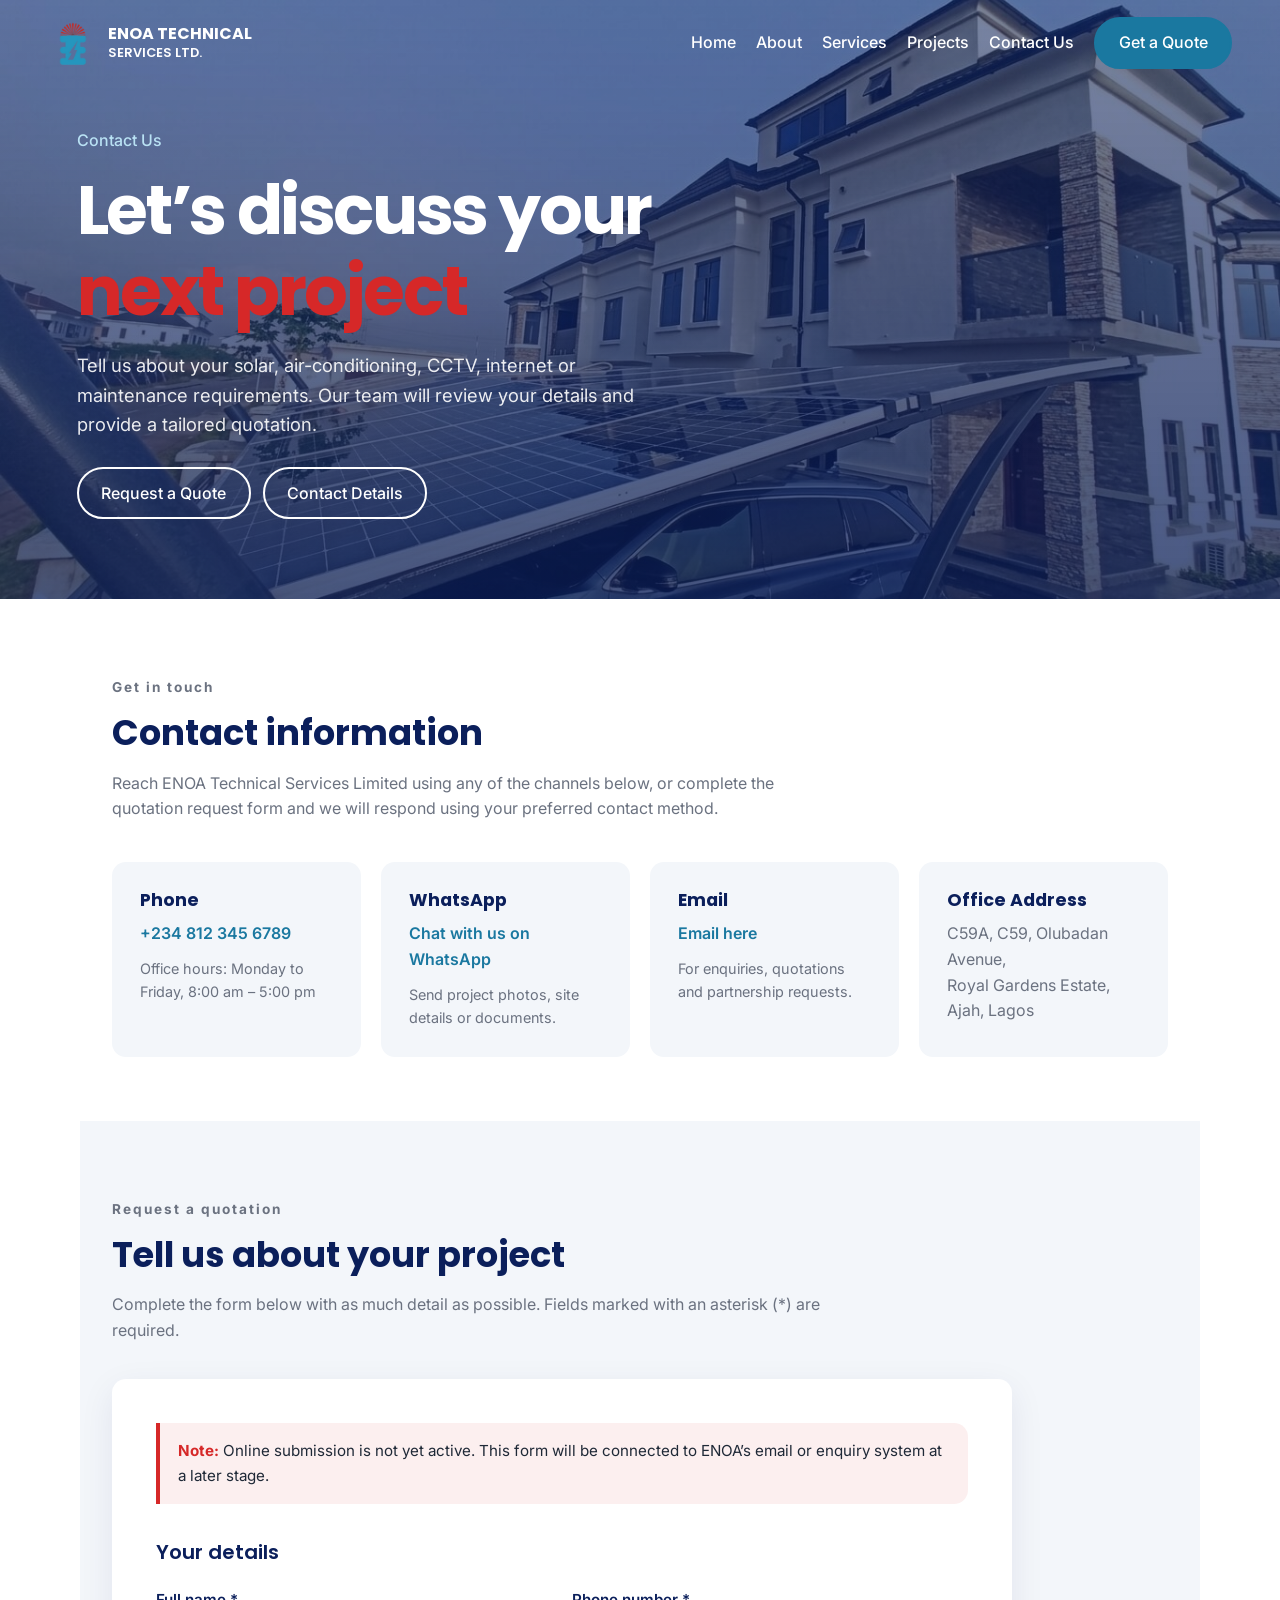
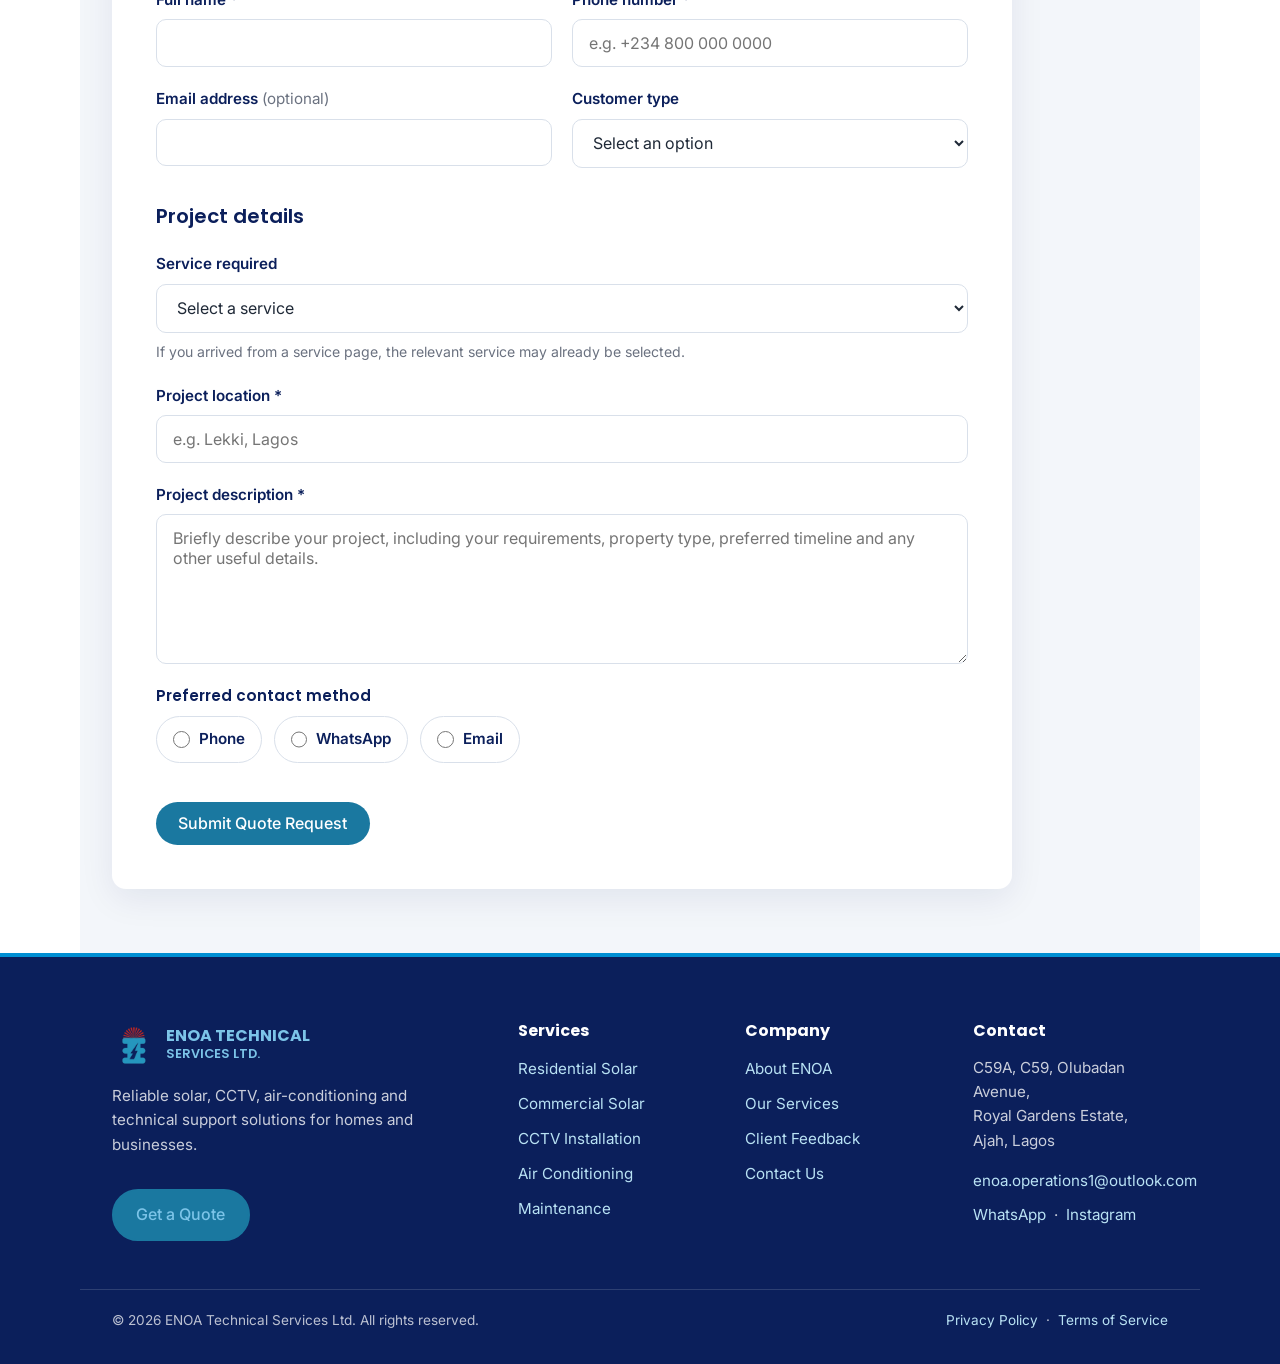
==== commit 885b9f9b: "Add files via upload" ====
--- a/contact.html
+++ b/contact.html
@@ -42,7 +42,8 @@
   <a href="index.html">Home</a>
   <a href="index.html#about">About</a>
   <a href="services.html">Services</a>
-  <a href="contact.html">Contact Us</a>
+  <a href="projects.html">Projects</a>
+  <a href="contact.html" aria-current="page">Contact Us</a>
   <a class="btn" href="contact.html">Get a Quote</a>
 
 </nav>
@@ -84,7 +85,7 @@
         <article class="contact-card">
           <h3>Phone</h3>
           <p>
-            <a href="tel:+2340000000000">+234 000 000 0000</a>
+            <a href="tel:+2348123456789">+234 812 345 6789</a>
           </p>
           <p class="contact-card__note">Office hours: Monday to Friday, 8:00 am – 5:00 pm</p>
         </article>
@@ -92,7 +93,7 @@
         <article class="contact-card">
           <h3>WhatsApp</h3>
           <p>
-            <a href="https://wa.me/2340000000000" target="_blank" rel="noopener noreferrer">
+            <a href="https://wa.me/2348123456789" target="_blank" rel="noopener noreferrer">
               Chat with us on WhatsApp
             </a>
           </p>
@@ -102,17 +103,17 @@
         <article class="contact-card">
           <h3>Email</h3>
           <p>
-            <a href="#">info@xxxx.com</a>
+            <a href="mailto:enoa.operations1@outlook.com">Email here</a>
           </p>
           <p class="contact-card__note">For enquiries, quotations and partnership requests.</p>
         </article>
 
         <article class="contact-card">
           <h3>Office Address</h3>
-          <address>
-            ENOA Technical Services Limited<br>
-            [Office address to be confirmed]<br>
-            Lagos, Nigeria
+          <address> 
+            C59A, C59, Olubadan Avenue,<br>
+            Royal Gardens Estate,<br>
+            Ajah, Lagos
           </address>
         </article>
       </div>
@@ -200,7 +201,7 @@
                 <option value="air-conditioning">Air Conditioning</option>
                 <option value="cctv">CCTV</option>
                 <option value="remote-monitoring-maintenance">Remote Monitoring and Maintenance</option>
-                <option value="internet-installation">Internet Installation</option>
+                <option value="network-systems">Network Systems</option>
                 <option value="other-not-sure">Other / Not Sure</option>
               </select>
               <p class="field-hint" id="service-hint">
@@ -319,11 +320,11 @@
         </address>
 
         <p>
-          <a href="mailto:admin@YOUR-DOMAIN.com">admin@YOUR-DOMAIN.com</a>
+          <a href="mailto:enoa.operations1@outlook.com">enoa.operations1@outlook.com</a>
         </p>
 
         <p class="footer-social">
-          <a href="https://wa.me/234XXXXXXXXXX">WhatsApp</a>
+          <a href="https://wa.me/+2348122875177">WhatsApp</a>
           <span aria-hidden="true">·</span>
           <a href="https://instagram.com/enoatechnicalservices">Instagram</a>
         </p>
--- a/styles.css
+++ b/styles.css
@@ -623,6 +623,38 @@
   transform: scale(1.04);
 }
 
+.card-link {
+  display: inline-flex;
+  align-items: center;
+  gap: .4rem;
+  margin-top: auto;
+  color: var(--navy);
+  font-size: .85rem;
+  font-weight: 600;
+  text-decoration: none;
+  transition: color .2s, transform .2s;
+}
+
+.card-link span {
+  transition: transform .2s;
+}
+
+.card-link:hover {
+  color: var(--blue);
+}
+
+.card-link:hover span {
+  transform: translateX(4px);
+}.service-description {
+  align-content: start;
+}
+
+.service-description .card-link {
+  align-self: start;
+  justify-self: start;
+}
+
+
 
 /* =========================================
    Testimonials
@@ -1139,6 +1171,95 @@
   justify-content: center;
 }
 
+.project-card__link {
+  display: block;
+  color: inherit;
+  text-decoration: none;
+}
+
+.project-card__link:hover .project-card__cta span,
+.project-card__link:focus-visible .project-card__cta span {
+  transform: translateX(4px);
+}
+
+.project-card__cta {
+  display: inline-flex;
+  align-items: center;
+  gap: .4rem;
+  margin-top: .75rem;
+  color: var(--navy);
+  font-size: .85rem;
+  font-weight: 600;
+}
+
+.project-card__cta span {
+  transition: transform .2s;
+}
+
+.project-card__link:hover .project-card__cta {
+  color: var(--blue);
+}
+
+.project-card__link:focus-visible {
+  outline: 3px solid var(--red);
+  outline-offset: 3px;
+}
+
+.project-card__image-link {
+  display: block;
+}
+
+.project-card__image-link img {
+  transition: transform .3s ease;
+}
+
+.project-card__image-link:hover img,
+.project-card__image-link:focus-visible img {
+  transform: scale(1.03);
+}
+
+.project-card__link {
+  display: inline-flex;
+  align-items: center;
+  gap: .35rem;
+  margin-top: .75rem;
+  color: var(--navy);
+  font-size: .82rem;
+  font-weight: 600;
+  text-decoration: none;
+  transition: color .2s;
+}
+
+.project-card__link span {
+  transition: transform .2s;
+}
+
+.project-card__link:hover {
+  color: var(--blue);
+}
+
+.project-card__link:hover span {
+  transform: translateX(4px);
+}
+
+.project-card__image-link:focus-visible,
+.project-card__link:focus-visible {
+  outline: 3px solid var(--red);
+  outline-offset: 3px;
+}
+
+.project-card__image-link {
+  display: block;
+  aspect-ratio: 16 / 9;
+  overflow: hidden;
+}
+
+.project-card__image-link img {
+  width: 100%;
+  height: 100%;
+  object-fit: cover;
+  display: block;
+}
 
 /* =========================================
    Contact / request-a-quote page
@@ -1930,4 +2051,980 @@
     flex-direction: column;
     align-items: flex-start;
   }
+}
+
+/* =========================================
+   Projects hub
+========================================= */
+
+.projects-hero {
+  display: flex;
+  align-items: flex-end;
+  min-height: clamp(380px, 50vh, 520px);
+  padding: 7rem clamp(1.5rem, 6vw, 5rem) 4rem;
+  background:
+    linear-gradient(90deg, rgba(11, 31, 91, .94), rgba(11, 31, 91, .72) 55%, rgba(11, 31, 91, .35)),
+    var(--navy);
+  color: var(--white);
+}
+
+.projects-hero__content {
+  width: min(100%, 760px);
+}
+
+.projects-hero h1 {
+  margin-bottom: 1rem;
+  color: var(--white);
+  font-size: clamp(2.4rem, 6vw, 4rem);
+  letter-spacing: -.035em;
+}
+
+.projects-hero p {
+  max-width: 620px;
+  color: rgba(255, 255, 255, .88);
+  font-size: clamp(1rem, 2vw, 1.15rem);
+}
+
+.projects-section {
+  padding-top: 3rem;
+}
+
+.project-filters {
+  display: flex;
+  flex-wrap: wrap;
+  gap: .6rem;
+  margin-bottom: 2.5rem;
+}
+
+.filter-button {
+  padding: .55rem 1rem;
+  border: 1px solid var(--border);
+  border-radius: 999px;
+  background: var(--white);
+  color: var(--navy);
+  font-family: var(--font-body);
+  font-size: .85rem;
+  font-weight: 600;
+  cursor: pointer;
+  transition: background .2s, color .2s, border-color .2s;
+}
+
+.filter-button:hover {
+  border-color: var(--blue);
+  background: var(--light);
+}
+
+.filter-button.is-active {
+  border-color: var(--navy);
+  background: var(--navy);
+  color: var(--white);
+}
+
+.projects-empty {
+  margin: 2rem 0 0;
+  color: var(--muted);
+  text-align: center;
+}
+
+.projects-cta {
+  padding: 4.5rem var(--gutter);
+  background:
+    linear-gradient(100deg, rgba(11, 31, 91, .96), rgba(11, 31, 91, .82)),
+    url("images/hero-background-img.jpeg") center / cover no-repeat;
+  color: var(--white);
+  text-align: center;
+}
+
+.projects-cta__content {
+  width: min(100%, 700px);
+  margin: auto;
+}
+
+.projects-cta h2 {
+  color: var(--white);
+  font-size: clamp(1.8rem, 4vw, 2.6rem);
+}
+
+.projects-cta p {
+  margin-bottom: 1.75rem;
+  color: rgba(255, 255, 255, .82);
+}
+
+
+/* =========================================
+   Project case-study pages
+========================================= */
+
+.project-hero {
+  display: flex;
+  align-items: flex-end;
+  min-height: clamp(380px, 52vh, 540px);
+  padding: 7rem clamp(1.5rem, 6vw, 5rem) 4rem;
+  background:
+    linear-gradient(90deg, rgba(11, 31, 91, .94), rgba(11, 31, 91, .72) 55%, rgba(11, 31, 91, .35)),
+    var(--navy);
+  color: var(--white);
+}
+
+.project-hero__content {
+  width: min(100%, 760px);
+}
+
+.back-link {
+  display: inline-block;
+  margin-bottom: 1.5rem;
+  color: var(--link-on-dark);
+  text-decoration: none;
+  font-weight: 600;
+}
+
+.back-link:hover {
+  color: var(--white);
+}
+
+.project-hero h1 {
+  margin-bottom: .75rem;
+  color: var(--white);
+  font-size: clamp(2.2rem, 5vw, 3.5rem);
+  letter-spacing: -.03em;
+}
+
+.project-meta {
+  margin: 0;
+  color: rgba(255, 255, 255, .82);
+  font-size: .95rem;
+}
+
+.project-case__intro {
+  max-width: 720px;
+  margin-bottom: 2.5rem;
+}
+
+.project-case__intro h2 {
+  margin-bottom: 1rem;
+}
+
+.project-case__intro p {
+  margin: 0;
+  color: var(--muted);
+}
+
+.project-case__details {
+  display: grid;
+  grid-template-columns: repeat(auto-fit, minmax(280px, 1fr));
+  gap: 1.5rem;
+}
+
+.project-case__details > div {
+  padding: 1.5rem;
+  background: var(--light);
+  border-radius: var(--radius);
+}
+
+.project-case__details h3 {
+  margin-bottom: 1rem;
+  font-size: 1.05rem;
+}
+
+.project-case__details ul {
+  margin: 0;
+  padding-left: 1.25rem;
+  color: var(--muted);
+}
+
+.project-case__details dl {
+  margin: 0;
+}
+
+.project-case__details dt {
+  margin-bottom: .2rem;
+  color: var(--navy);
+  font-weight: 600;
+  font-size: .85rem;
+}
+
+.project-case__details dd {
+  margin: 0 0 1rem;
+  color: var(--muted);
+}
+
+.gallery-grid {
+  display: grid;
+  grid-template-columns: repeat(2, minmax(0, 1fr));
+  gap: 1rem;
+}
+
+.gallery-item {
+  margin: 0;
+  overflow: hidden;
+  border-radius: var(--radius);
+  background: #DCE4EC;
+}
+
+.gallery-item img {
+  display: block;
+  width: 100%;
+  height: 100%;
+  object-fit: cover;
+  transition: transform .4s ease;
+}
+
+.gallery-item:hover img {
+  transform: scale(1.03);
+}
+
+.gallery-item--large {
+  grid-column: 1 / -1;
+  aspect-ratio: 16 / 9;
+}
+
+.gallery-item:not(.gallery-item--large) {
+  aspect-ratio: 4 / 3;
+}
+
+.project-outcome {
+  max-width: 780px;
+}
+
+.project-outcome p {
+  margin-bottom: 1.75rem;
+  color: var(--muted);
+}
+
+@media (max-width: 700px) {
+  .gallery-grid {
+    grid-template-columns: 1fr;
+  }
+
+  .projects-hero,
+  .project-hero {
+    min-height: 480px;
+    padding-top: 6rem;
+    padding-bottom: 3rem;
+  }
+}
+
+/* =========================================
+   Individual service pages
+========================================= */
+
+.service-hero {
+  position: relative;
+  isolation: isolate;
+  display: flex;
+  align-items: flex-end;
+  min-height: clamp(430px, 60vh, 620px);
+  padding: 7rem clamp(1.5rem, 6vw, 5rem) 5rem;
+  overflow: hidden;
+  background:
+    linear-gradient(
+      90deg,
+      rgba(11, 31, 91, .94),
+      rgba(11, 31, 91, .76) 55%,
+      rgba(11, 31, 91, .35)
+    ),
+    var(--navy);
+  color: var(--white);
+}
+
+.service-hero__content {
+  width: min(100%, 760px);
+}
+
+.service-hero .section-label {
+  color: var(--link-on-dark);
+}
+
+.service-hero h1 {
+  max-width: 720px;
+  margin-bottom: 1rem;
+  color: var(--white);
+  font-size: clamp(2.4rem, 6vw, 4.25rem);
+  letter-spacing: -.035em;
+}
+
+.service-hero p {
+  max-width: 610px;
+  color: rgba(255, 255, 255, .9);
+  font-size: clamp(1rem, 2vw, 1.15rem);
+}
+
+.service-hero .hero-actions {
+  margin-top: 1.75rem;
+}
+
+
+/* Service overview */
+
+.service-overview {
+  display: grid;
+  grid-template-columns: minmax(0, 1.1fr) minmax(0, .9fr);
+  gap: clamp(2rem, 5vw, 4rem);
+  align-items: center;
+}
+
+.service-overview__content h2 {
+  margin-bottom: 1rem;
+}
+
+.service-overview__content p {
+  max-width: 620px;
+  margin-bottom: 1.5rem;
+  color: var(--muted);
+}
+
+.service-inclusions {
+  margin: 0;
+  padding: 0;
+  list-style: none;
+  display: grid;
+  gap: .75rem;
+}
+
+.service-inclusions li {
+  position: relative;
+  padding-left: 1.75rem;
+  color: var(--text);
+}
+
+.service-inclusions li::before {
+  content: "✓";
+  position: absolute;
+  left: 0;
+  top: 0;
+  color: var(--blue-bright);
+  font-weight: 700;
+}
+
+.service-overview__image img {
+  width: 100%;
+  aspect-ratio: 4 / 3;
+  object-fit: cover;
+  border-radius: var(--radius-large);
+}
+
+
+/* Service process */
+
+.service-process__steps {
+  display: grid;
+  grid-template-columns: repeat(auto-fit, minmax(220px, 1fr));
+  gap: 1.25rem;
+  margin: 2rem 0 0;
+  padding: 0;
+  list-style: none;
+  counter-reset: service-step;
+}
+
+.service-process__steps li {
+  position: relative;
+  padding: 1.5rem;
+  background: var(--light);
+  border-radius: var(--radius);
+  counter-increment: service-step;
+}
+
+.service-process__steps li::before {
+  content: counter(service-step);
+  display: grid;
+  place-items: center;
+  width: 2.25rem;
+  height: 2.25rem;
+  margin-bottom: 1rem;
+  border-radius: 50%;
+  background: var(--navy);
+  color: var(--white);
+  font-family: var(--font-heading);
+  font-weight: 600;
+}
+
+.service-process__steps h3 {
+  margin-bottom: .5rem;
+  font-size: 1.05rem;
+}
+
+.service-process__steps p {
+  margin: 0;
+  color: var(--muted);
+  font-size: .95rem;
+}
+
+
+/* Service projects */
+
+.service-projects__heading {
+  max-width: 650px;
+  margin-bottom: 2rem;
+}
+
+.service-projects__heading h2 {
+  margin: .5rem 0 .75rem;
+}
+
+.service-projects__heading p {
+  margin: 0;
+  color: var(--muted);
+}
+
+.project-grid {
+  display: grid;
+  grid-template-columns: repeat(auto-fit, minmax(280px, 1fr));
+  gap: 1.25rem;
+}
+
+.project-card {
+  overflow: hidden;
+  border: 1px solid var(--border);
+  border-radius: var(--radius);
+  background: var(--white);
+  transition: transform .25s, box-shadow .25s;
+}
+
+.project-card:hover {
+  transform: translateY(-4px);
+  box-shadow: 0 18px 42px rgba(11, 31, 91, .15);
+}
+
+.project-card > img {
+  width: 100%;
+  aspect-ratio: 16 / 9;
+  object-fit: cover;
+  background: #DCE4EC;
+}
+
+.project-card__body {
+  padding: 1rem 1.1rem 1.2rem;
+}
+
+.project-card__type {
+  display: inline-block;
+  margin-bottom: .45rem;
+  color: var(--blue);
+  font-size: .72rem;
+  font-weight: 700;
+  letter-spacing: .08em;
+  text-transform: uppercase;
+}
+
+.project-card__body h3 {
+  margin: 0 0 .4rem;
+  font-size: 1.05rem;
+}
+
+.project-card__body p {
+  margin: 0;
+  color: var(--muted);
+  font-size: .9rem;
+}
+
+
+/* Service FAQ */
+
+.service-faq {
+  max-width: 780px;
+}
+
+.service-faq details {
+  border-bottom: 1px solid var(--border);
+  padding: 1rem 0;
+}
+
+.service-faq summary {
+  cursor: pointer;
+  font-family: var(--font-heading);
+  font-weight: 600;
+  color: var(--navy);
+}
+
+.service-faq details p {
+  margin: .75rem 0 0;
+  color: var(--muted);
+}
+
+
+/* Service CTA */
+
+.service-cta {
+  padding: 4.5rem var(--gutter);
+  background:
+    linear-gradient(100deg, rgba(11, 31, 91, .96), rgba(11, 31, 91, .82)),
+    url("images/hero-background-img.jpeg") center / cover no-repeat;
+  color: var(--white);
+  text-align: center;
+}
+
+.service-cta__content {
+  width: min(100%, 700px);
+  margin: auto;
+}
+
+.service-cta h2 {
+  color: var(--white);
+  font-size: clamp(1.8rem, 4vw, 2.6rem);
+}
+
+.service-cta p {
+  margin-bottom: 1.75rem;
+  color: rgba(255, 255, 255, .82);
+}
+
+
+/* Responsive service pages */
+
+@media (max-width: 900px) {
+  .service-overview {
+    grid-template-columns: 1fr;
+  }
+
+  .service-overview__image {
+    order: -1;
+  }
+}
+
+@media (max-width: 600px) {
+  .service-hero {
+    min-height: 500px;
+    padding-top: 6rem;
+    padding-bottom: 3.5rem;
+  }
+
+  .service-hero .hero-actions {
+    flex-direction: column;
+    align-items: stretch;
+  }
+
+  .service-hero .hero-actions .btn {
+    width: 100%;
+    text-align: center;
+  }
+
+  .service-cta {
+    padding-block: 3.5rem;
+  }
+}
+
+/* =========================================
+   ENOA Projects hub
+   Scoped to avoid changing other pages
+========================================= */
+
+.projects-page {
+  background: var(--white);
+}
+
+/* Hero */
+
+.projects-page .projects-hero {
+  display: flex;
+  align-items: flex-end;
+  min-height: clamp(360px, 52vh, 540px);
+  padding: 9rem var(--gutter) 4rem;
+  background:
+    linear-gradient(
+      90deg,
+      rgba(11, 31, 91, .96),
+      rgba(11, 31, 91, .78) 60%,
+      rgba(11, 31, 91, .5)
+    ),
+    url("images/Hero-background-img.jpg") center / cover no-repeat;
+  color: var(--white);
+}
+
+.projects-page .projects-hero__content {
+  width: min(100%, var(--max));
+  margin-inline: auto;
+}
+
+.projects-page .projects-eyebrow {
+  margin: 0 0 .75rem;
+  color: var(--blue);
+  font-size: .75rem;
+  font-weight: 700;
+  letter-spacing: .12em;
+  text-transform: uppercase;
+}
+
+.projects-page .projects-hero .projects-eyebrow,
+.projects-page .projects-cta .projects-eyebrow {
+  color: var(--link-on-dark);
+}
+
+.projects-page .projects-hero h1 {
+  max-width: 780px;
+  margin: 0 0 1rem;
+  color: var(--white);
+  font-size: clamp(2.3rem, 5.5vw, 4rem);
+  letter-spacing: -.035em;
+}
+
+.projects-page .projects-hero__content > p:not(.projects-eyebrow) {
+  max-width: 620px;
+  margin: 0 0 1.75rem;
+  color: rgba(255, 255, 255, .88);
+  font-size: clamp(1rem, 2vw, 1.12rem);
+}
+
+/* Category navigation */
+
+.projects-page .projects-directory {
+  padding: 1rem var(--gutter);
+  border-bottom: 1px solid var(--border);
+  background: var(--white);
+}
+
+.projects-page .projects-directory__inner {
+  display: flex;
+  gap: .65rem;
+  width: min(100%, var(--max));
+  margin-inline: auto;
+  overflow-x: auto;
+  padding: .25rem .2rem .5rem;
+  scrollbar-width: thin;
+}
+
+.projects-page .projects-directory a {
+  flex: 0 0 auto;
+  padding: .65rem 1rem;
+  border: 1px solid var(--border);
+  border-radius: 999px;
+  color: var(--navy);
+  background: var(--white);
+  font-size: .85rem;
+  font-weight: 600;
+  text-decoration: none;
+  white-space: nowrap;
+  transition:
+    color .2s ease,
+    background .2s ease,
+    border-color .2s ease;
+}
+
+.projects-page .projects-directory a:hover {
+  border-color: var(--navy);
+  background: var(--navy);
+  color: var(--white);
+}
+
+/* Catalogue and category headings */
+
+.projects-page .projects-catalogue {
+  padding: 0 var(--gutter) 5rem;
+  background: var(--light);
+}
+
+.projects-page .projects-category {
+  width: min(100%, var(--max));
+  margin-inline: auto;
+  padding-top: 4rem;
+  scroll-margin-top: 2rem;
+}
+
+.projects-page .projects-category__heading {
+  display: flex;
+  align-items: flex-end;
+  justify-content: space-between;
+  gap: 2rem;
+  margin-bottom: 1.75rem;
+}
+
+.projects-page .projects-category__heading h2 {
+  max-width: 650px;
+  margin: 0;
+  font-size: clamp(1.6rem, 3vw, 2.2rem);
+}
+
+.projects-page .projects-category__heading > p {
+  max-width: 280px;
+  margin: 0;
+  color: var(--muted);
+  font-size: .93rem;
+}
+
+/* Grid */
+
+.projects-page .projects-hub-grid {
+  display: grid;
+  grid-template-columns: repeat(2, minmax(0, 1fr));
+  align-items: stretch;
+  gap: 1.75rem;
+}
+
+/* Cards */
+
+.projects-page .project-card {
+  display: flex;
+  flex-direction: column;
+  min-width: 0;
+  height: 100%;
+  overflow: hidden;
+  border: 1px solid var(--border);
+  border-radius: var(--radius-large);
+  background: var(--white);
+  box-shadow: 0 5px 20px rgba(11, 31, 91, .04);
+  transition:
+    transform .25s ease,
+    box-shadow .25s ease;
+}
+
+.projects-page .project-card:hover {
+  transform: translateY(-3px);
+  box-shadow: 0 16px 36px rgba(11, 31, 91, .1);
+}
+
+/* Image and overlay badge */
+
+.projects-page .project-card__media {
+  position: relative;
+  flex: 0 0 auto;
+  aspect-ratio: 16 / 10;
+  overflow: hidden;
+  background: #DCE4EC;
+}
+
+.projects-page .project-card__media img {
+  display: block;
+  width: 100%;
+  height: 100%;
+  object-fit: cover;
+  object-position: center;
+}
+
+.projects-page .project-card__media--top img {
+  object-position: center top;
+}
+
+.projects-page .project-card__badge {
+  position: absolute;
+  top: 1rem;
+  left: 1rem;
+  max-width: calc(100% - 2rem);
+  padding: .45rem .75rem;
+  border: 1px solid rgba(255, 255, 255, .2);
+  border-radius: 999px;
+  background: rgba(11, 31, 91, .92);
+  color: var(--white);
+  font-size: .65rem;
+  font-weight: 700;
+  letter-spacing: .06em;
+  line-height: 1.4;
+  text-transform: uppercase;
+}
+
+/* Card content */
+
+.projects-page .project-card__body {
+  display: flex;
+  flex: 1;
+  flex-direction: column;
+  padding: clamp(1.2rem, 3vw, 1.75rem);
+}
+
+.projects-page .project-card__body h3 {
+  margin: 0 0 .6rem;
+  color: var(--navy);
+  font-family: var(--font-heading);
+  font-size: clamp(1.1rem, 2vw, 1.3rem);
+  font-weight: 600;
+  line-height: 1.4;
+}
+
+.projects-page .project-card__body .project-card__location {
+  margin: 0 0 1rem;
+  color: var(--blue);
+  font-size: .82rem;
+  font-weight: 600;
+  line-height: 1.6;
+}
+
+.projects-page .project-card__body .project-card__summary {
+  margin: 0 0 1.5rem;
+  color: var(--muted);
+  font-size: .93rem;
+  line-height: 1.8;
+}
+
+/* Specifications */
+
+.projects-page .project-card__specs {
+  display: grid;
+  grid-template-columns: repeat(2, minmax(0, 1fr));
+  gap: .75rem;
+  margin: auto 0 0;
+  padding: 1.2rem 0 0;
+  border-top: 1px solid var(--border);
+}
+
+.projects-page .project-card__specs > div {
+  display: flex;
+  flex-direction: column;
+  min-width: 0;
+  gap: .4rem;
+  padding-inline: .5rem;
+  text-align: center;
+}
+
+.projects-page .project-card__specs > div + div {
+  border-left: 1px solid var(--border);
+}
+
+.projects-page .project-card__specs dt {
+  color: var(--muted);
+  font-size: .64rem;
+  font-weight: 500;
+  letter-spacing: .07em;
+  line-height: 1.6;
+  text-transform: uppercase;
+}
+
+.projects-page .project-card__specs dd {
+  order: -1;
+  margin: 0;
+  color: var(--navy);
+  font-family: var(--font-heading);
+  font-size: clamp(.9rem, 1.8vw, 1.1rem);
+  font-weight: 600;
+  line-height: 1.45;
+  overflow-wrap: anywhere;
+}
+
+/* Optional third specification */
+
+.projects-page .project-card__specs--three {
+  grid-template-columns: repeat(3, minmax(0, 1fr));
+}
+
+/* Future case-study link */
+
+.projects-page .project-card__link {
+  display: inline-flex;
+  align-items: center;
+  align-self: flex-start;
+  gap: .5rem;
+  margin-top: 1.25rem;
+  color: var(--blue);
+  font-size: .88rem;
+  font-weight: 700;
+  text-decoration: none;
+}
+
+.projects-page .project-card__link span {
+  transition: transform .2s ease;
+}
+
+.projects-page .project-card__link:hover {
+  color: var(--navy);
+}
+
+.projects-page .project-card__link:hover span {
+  transform: translateX(4px);
+}
+
+/* Enquiry section */
+
+.projects-page .projects-cta {
+  padding: 4.5rem var(--gutter);
+  background: var(--navy);
+  color: var(--white);
+  text-align: center;
+}
+
+.projects-page .projects-cta__content {
+  width: min(100%, 700px);
+  margin-inline: auto;
+}
+
+.projects-page .projects-cta h2 {
+  margin-bottom: 1rem;
+  color: var(--white);
+  font-size: clamp(1.8rem, 4vw, 2.6rem);
+}
+
+.projects-page .projects-cta p:not(.projects-eyebrow) {
+  margin: 0 0 1.75rem;
+  color: rgba(255, 255, 255, .85);
+}
+
+/* Current navigation item */
+
+.projects-page .site-header .main-nav a[aria-current="page"] {
+  text-decoration: none;
+  text-decoration-thickness: 2px;
+  text-underline-offset: .4em;
+}
+
+/* Responsive */
+
+@media (max-width: 850px) {
+  .projects-page .projects-category__heading {
+    align-items: flex-start;
+    flex-direction: column;
+    gap: .75rem;
+  }
+
+  .projects-page .projects-category__heading > p {
+    max-width: 600px;
+  }
+}
+
+@media (max-width: 700px) {
+  .projects-page .projects-hub-grid {
+    grid-template-columns: minmax(0, 1fr);
+    gap: 1.5rem;
+  }
+
+  .projects-page .projects-hero {
+    min-height: 440px;
+    padding-top: 9rem;
+    padding-bottom: 3rem;
+  }
+
+  .projects-page .projects-category {
+    padding-top: 3rem;
+  }
+
+  .projects-page .projects-catalogue {
+    padding-bottom: 3.5rem;
+  }
+
+  .projects-page .projects-cta {
+    padding-block: 3.5rem;
+  }
+}
+
+/* Reduced motion */
+
+@media (prefers-reduced-motion: reduce) {
+  .projects-page {
+    scroll-behavior: auto;
+  }
+
+  .projects-page .project-card,
+  .projects-page .project-card__link span,
+  .projects-page .projects-directory a {
+    transition: none;
+  }
+}
+
+/* Core services: match image height to description card */
+
+@media (min-width: 769px) {
+  .service-item {
+    align-items: stretch;
+  }
+
+  .service-item .service-image {
+    position: relative;
+    align-self: stretch;
+    height: auto;
+    min-height: 160px;
+  }
+
+  .service-item .service-image img {
+    position: absolute;
+    inset: 0;
+    width: 100%;
+    height: 100%;
+    min-height: 0;
+    object-fit: cover;
+  }
 }
